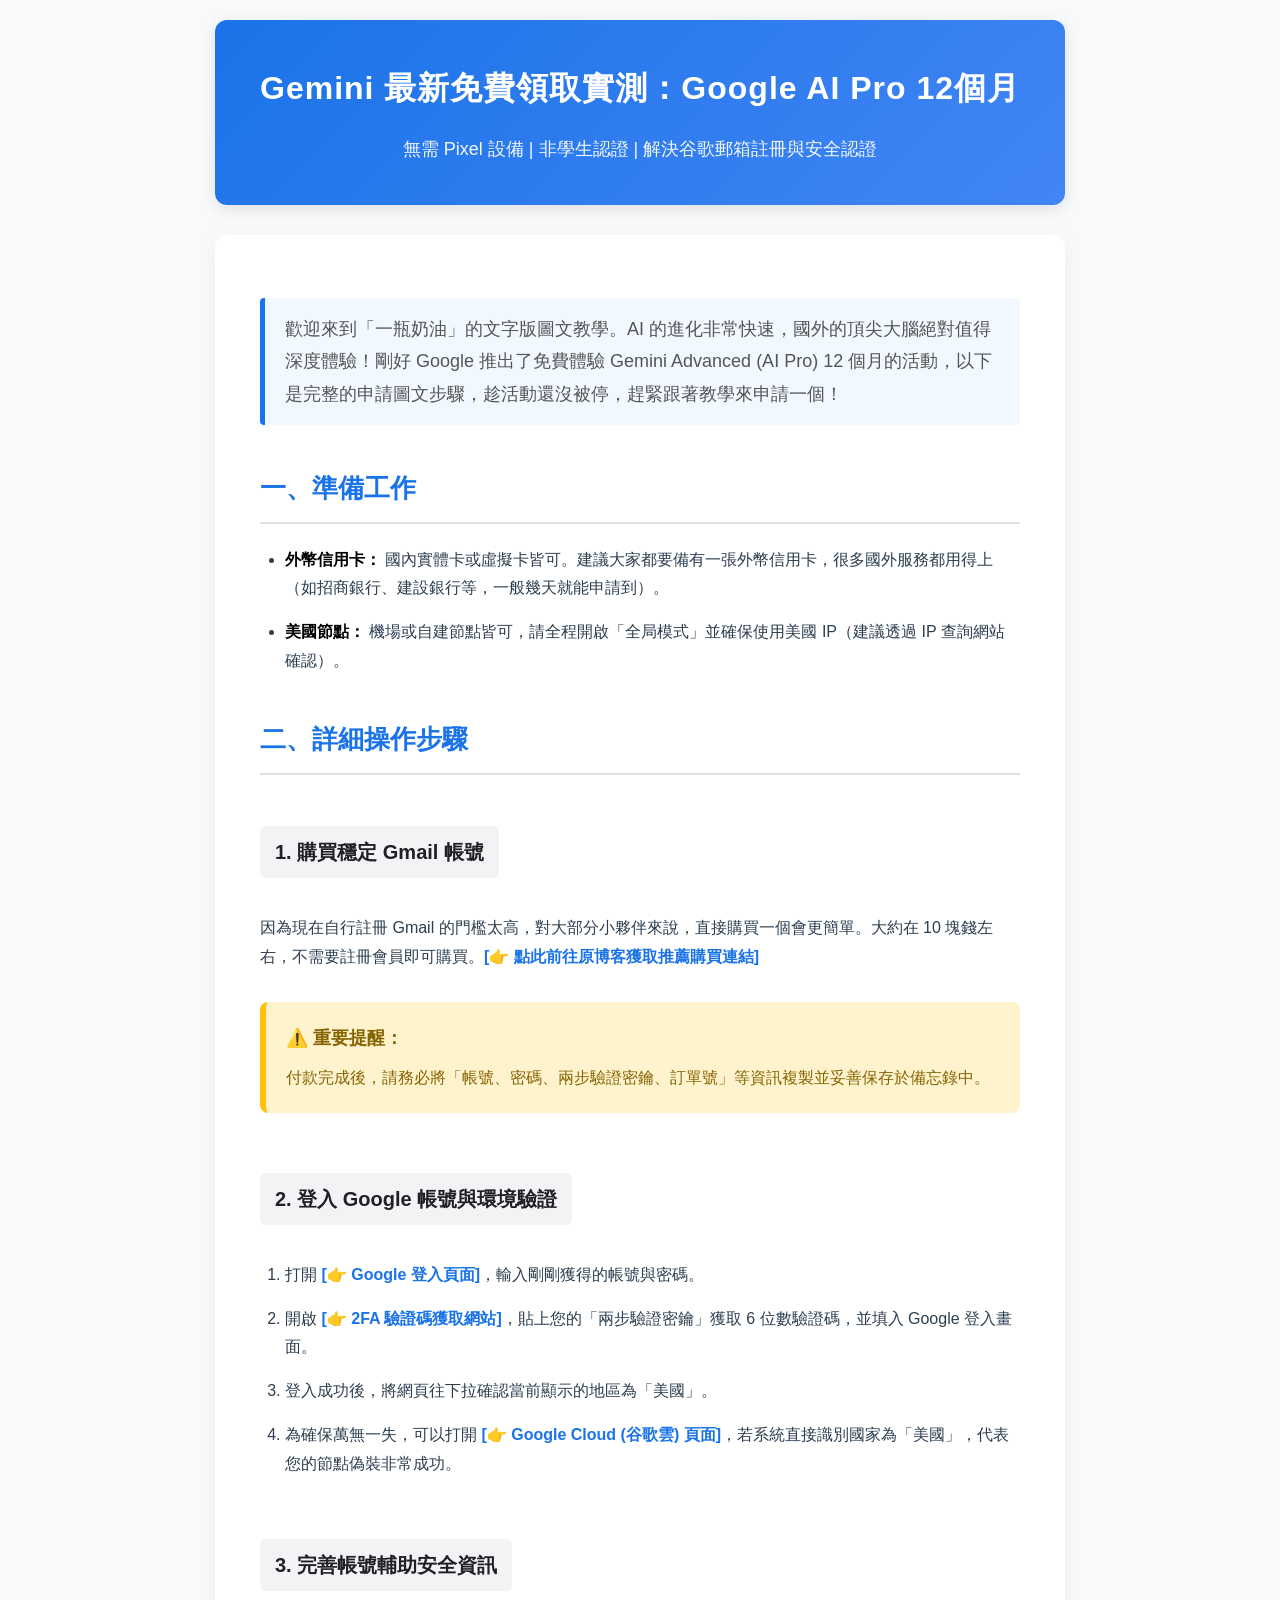
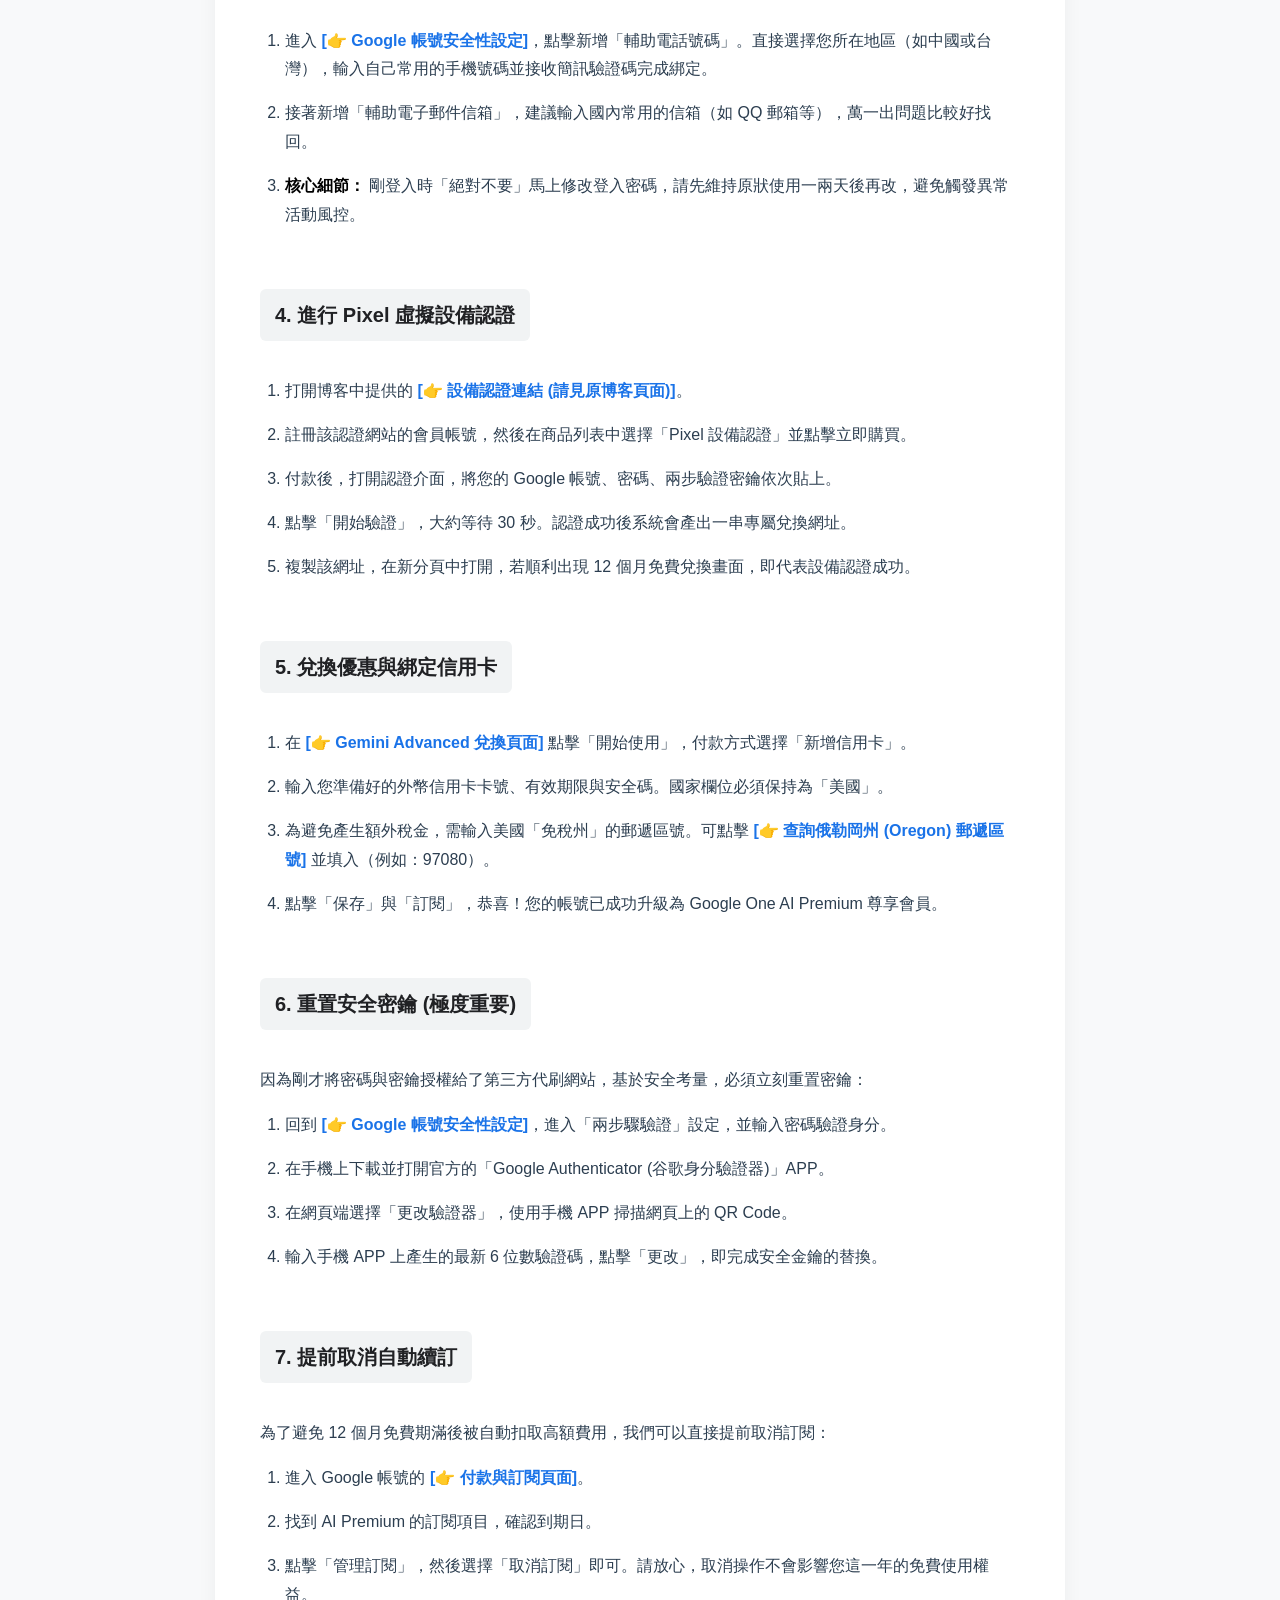
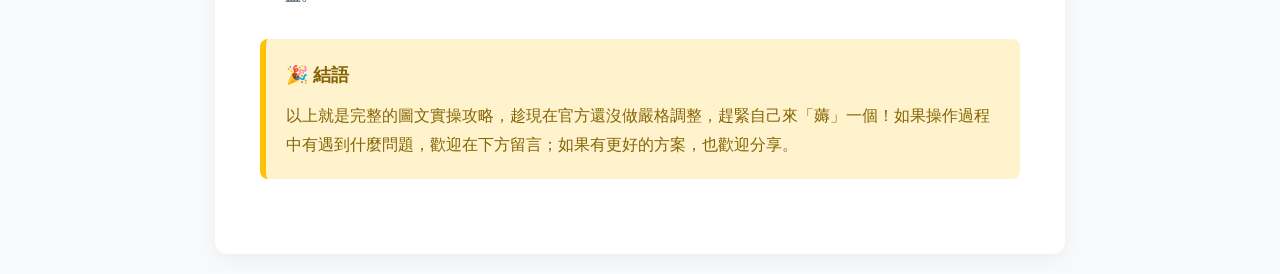
==== index.html @ 23ffeba7 "Add files via upload" ====
<!DOCTYPE html>
<html lang="zh-TW">
<head>
    <meta charset="UTF-8">
    <meta name="viewport" content="width=device-width, initial-scale=1.0">
    <title>一瓶奶油博客教學：Gemini Advanced 12個月免費領取</title>
    <link rel="stylesheet" href="blog_style.css">
</head>
<body>
    <header>
        <h1>Gemini 最新免費領取實測：Google AI Pro 12個月</h1>
        <p>無需 Pixel 設備 | 非學生認證 | 解決谷歌郵箱註冊與安全認證</p>
    </header>
    
    <div class="container">
        <p class="intro-text">歡迎來到「一瓶奶油」的文字版圖文教學。AI 的進化非常快速，國外的頂尖大腦絕對值得深度體驗！剛好 Google 推出了免費體驗 Gemini Advanced (AI Pro) 12 個月的活動，以下是完整的申請圖文步驟，趁活動還沒被停，趕緊跟著教學來申請一個！</p>
        
        <h2>一、準備工作</h2>
        <ul>
            <li><strong>外幣信用卡：</strong> 國內實體卡或虛擬卡皆可。建議大家都要備有一張外幣信用卡，很多國外服務都用得上（如招商銀行、建設銀行等，一般幾天就能申請到）。</li>
            <li><strong>美國節點：</strong> 機場或自建節點皆可，請全程開啟「全局模式」並確保使用美國 IP（建議透過 IP 查詢網站確認）。</li>
        </ul>

        <h2>二、詳細操作步驟</h2>

        <h3>1. 購買穩定 Gmail 帳號</h3>
        <p>因為現在自行註冊 Gmail 的門檻太高，對大部分小夥伴來說，直接購買一個會更簡單。大約在 10 塊錢左右，不需要註冊會員即可購買。<a href="https://naiyous.com/11201.html" target="_blank" style="color: #1a73e8; font-weight: bold; text-decoration: none;">[👉 點此前往原博客獲取推薦購買連結]</a></p>
        <div class="warning">
            <strong>⚠️ 重要提醒：</strong> 付款完成後，請務必將「帳號、密碼、兩步驗證密鑰、訂單號」等資訊複製並妥善保存於備忘錄中。
        </div>

        <h3>2. 登入 Google 帳號與環境驗證</h3>
        <ol>
            <li>打開 <a href="https://accounts.google.com/" target="_blank" style="color: #1a73e8; font-weight: bold; text-decoration: none;">[👉 Google 登入頁面]</a>，輸入剛剛獲得的帳號與密碼。</li>
            <li>開啟 <a href="https://2fa.run/" target="_blank" style="color: #1a73e8; font-weight: bold; text-decoration: none;">[👉 2FA 驗證碼獲取網站]</a>，貼上您的「兩步驗證密鑰」獲取 6 位數驗證碼，並填入 Google 登入畫面。</li>
            <li>登入成功後，將網頁往下拉確認當前顯示的地區為「美國」。</li>
            <li>為確保萬無一失，可以打開 <a href="https://console.cloud.google.com/" target="_blank" style="color: #1a73e8; font-weight: bold; text-decoration: none;">[👉 Google Cloud (谷歌雲) 頁面]</a>，若系統直接識別國家為「美國」，代表您的節點偽裝非常成功。</li>
        </ol>

        <h3>3. 完善帳號輔助安全資訊</h3>
        <ol>
            <li>進入 <a href="https://myaccount.google.com/security" target="_blank" style="color: #1a73e8; font-weight: bold; text-decoration: none;">[👉 Google 帳號安全性設定]</a>，點擊新增「輔助電話號碼」。直接選擇您所在地區（如中國或台灣），輸入自己常用的手機號碼並接收簡訊驗證碼完成綁定。</li>
            <li>接著新增「輔助電子郵件信箱」，建議輸入國內常用的信箱（如 QQ 郵箱等），萬一出問題比較好找回。</li>
            <li><strong>核心細節：</strong> 剛登入時「絕對不要」馬上修改登入密碼，請先維持原狀使用一兩天後再改，避免觸發異常活動風控。</li>
        </ol>

        <h3>4. 進行 Pixel 虛擬設備認證</h3>
        <ol>
            <li>打開博客中提供的 <a href="https://naiyous.com/11201.html" target="_blank" style="color: #1a73e8; font-weight: bold; text-decoration: none;">[👉 設備認證連結 (請見原博客頁面)]</a>。</li>
            <li>註冊該認證網站的會員帳號，然後在商品列表中選擇「Pixel 設備認證」並點擊立即購買。</li>
            <li>付款後，打開認證介面，將您的 Google 帳號、密碼、兩步驗證密鑰依次貼上。</li>
            <li>點擊「開始驗證」，大約等待 30 秒。認證成功後系統會產出一串專屬兌換網址。</li>
            <li>複製該網址，在新分頁中打開，若順利出現 12 個月免費兌換畫面，即代表設備認證成功。</li>
        </ol>

        <h3>5. 兌換優惠與綁定信用卡</h3>
        <ol>
            <li>在 <a href="https://gemini.google.com/advanced" target="_blank" style="color: #1a73e8; font-weight: bold; text-decoration: none;">[👉 Gemini Advanced 兌換頁面]</a> 點擊「開始使用」，付款方式選擇「新增信用卡」。</li>
            <li>輸入您準備好的外幣信用卡卡號、有效期限與安全碼。國家欄位必須保持為「美國」。</li>
            <li>為避免產生額外稅金，需輸入美國「免稅州」的郵遞區號。可點擊 <a href="https://www.google.com/search?q=Oregon+zip+code" target="_blank" style="color: #1a73e8; font-weight: bold; text-decoration: none;">[👉 查詢俄勒岡州 (Oregon) 郵遞區號]</a> 並填入（例如：97080）。</li>
            <li>點擊「保存」與「訂閱」，恭喜！您的帳號已成功升級為 Google One AI Premium 尊享會員。</li>
        </ol>

        <h3>6. 重置安全密鑰 (極度重要)</h3>
        <p>因為剛才將密碼與密鑰授權給了第三方代刷網站，基於安全考量，必須立刻重置密鑰：</p>
        <ol>
            <li>回到 <a href="https://myaccount.google.com/security" target="_blank" style="color: #1a73e8; font-weight: bold; text-decoration: none;">[👉 Google 帳號安全性設定]</a>，進入「兩步驟驗證」設定，並輸入密碼驗證身分。</li>
            <li>在手機上下載並打開官方的「Google Authenticator (谷歌身分驗證器)」APP。</li>
            <li>在網頁端選擇「更改驗證器」，使用手機 APP 掃描網頁上的 QR Code。</li>
            <li>輸入手機 APP 上產生的最新 6 位數驗證碼，點擊「更改」，即完成安全金鑰的替換。</li>
        </ol>

        <h3>7. 提前取消自動續訂</h3>
        <p>為了避免 12 個月免費期滿後被自動扣取高額費用，我們可以直接提前取消訂閱：</p>
        <ol>
            <li>進入 Google 帳號的 <a href="https://myaccount.google.com/subscriptions" target="_blank" style="color: #1a73e8; font-weight: bold; text-decoration: none;">[👉 付款與訂閱頁面]</a>。</li>
            <li>找到 AI Premium 的訂閱項目，確認到期日。</li>
            <li>點擊「管理訂閱」，然後選擇「取消訂閱」即可。請放心，取消操作不會影響您這一年的免費使用權益。</li>
        </ol>

        <div class="warning">
            <strong>🎉 結語</strong>
            以上就是完整的圖文實操攻略，趁現在官方還沒做嚴格調整，趕緊自己來「薅」一個！如果操作過程中有遇到什麼問題，歡迎在下方留言；如果有更好的方案，也歡迎分享。
        </div>
    </div>

    <script src="blog_script.js"></script>
</body>
</html>
---- blog_style.css ----
/* blog_style.css */
body {
    font-family: -apple-system, BlinkMacSystemFont, "Segoe UI", Roboto, "Helvetica Neue", Arial, sans-serif;
    line-height: 1.8;
    color: #2c3e50;
    background-color: #f8f9fa;
    max-width: 850px;
    margin: 0 auto;
    padding: 20px;
}

header {
    background: linear-gradient(135deg, #1a73e8, #4285f4);
    color: #ffffff;
    padding: 40px 20px;
    border-radius: 12px;
    text-align: center;
    margin-bottom: 30px;
    box-shadow: 0 4px 15px rgba(0,0,0,0.1);
}

h1 {
    margin: 0 0 15px 0;
    font-size: 32px;
    letter-spacing: 1px;
}

header p {
    margin: 0;
    font-size: 18px;
    opacity: 0.95;
    font-weight: 300;
}

.container {
    background-color: #ffffff;
    padding: 45px;
    border-radius: 12px;
    box-shadow: 0 5px 20px rgba(0,0,0,0.05);
}

.intro-text {
    font-size: 18px;
    margin-bottom: 30px;
    color: #555;
    background-color: #f1f8ff;
    padding: 15px 20px;
    border-left: 5px solid #1a73e8;
    border-radius: 4px;
}

h2 {
    color: #1a73e8;
    border-bottom: 2px solid #e0e0e0;
    padding-bottom: 10px;
    margin-top: 40px;
    font-size: 26px;
}

h3 {
    color: #202124;
    margin-top: 30px;
    font-size: 20px;
    background-color: #f1f3f4;
    padding: 8px 15px;
    border-radius: 6px;
    display: inline-block;
}

ul, ol {
    margin-bottom: 30px;
    padding-left: 25px;
}

li {
    margin-bottom: 15px;
    font-size: 16px;
}

strong {
    color: #000;
}

.warning {
    background-color: #fff3cd;
    border-left: 6px solid #ffc107;
    padding: 20px;
    margin: 30px 0;
    border-radius: 8px;
    color: #856404;
}

.warning strong {
    color: #856404;
    display: block;
    margin-bottom: 10px;
    font-size: 18px;
}
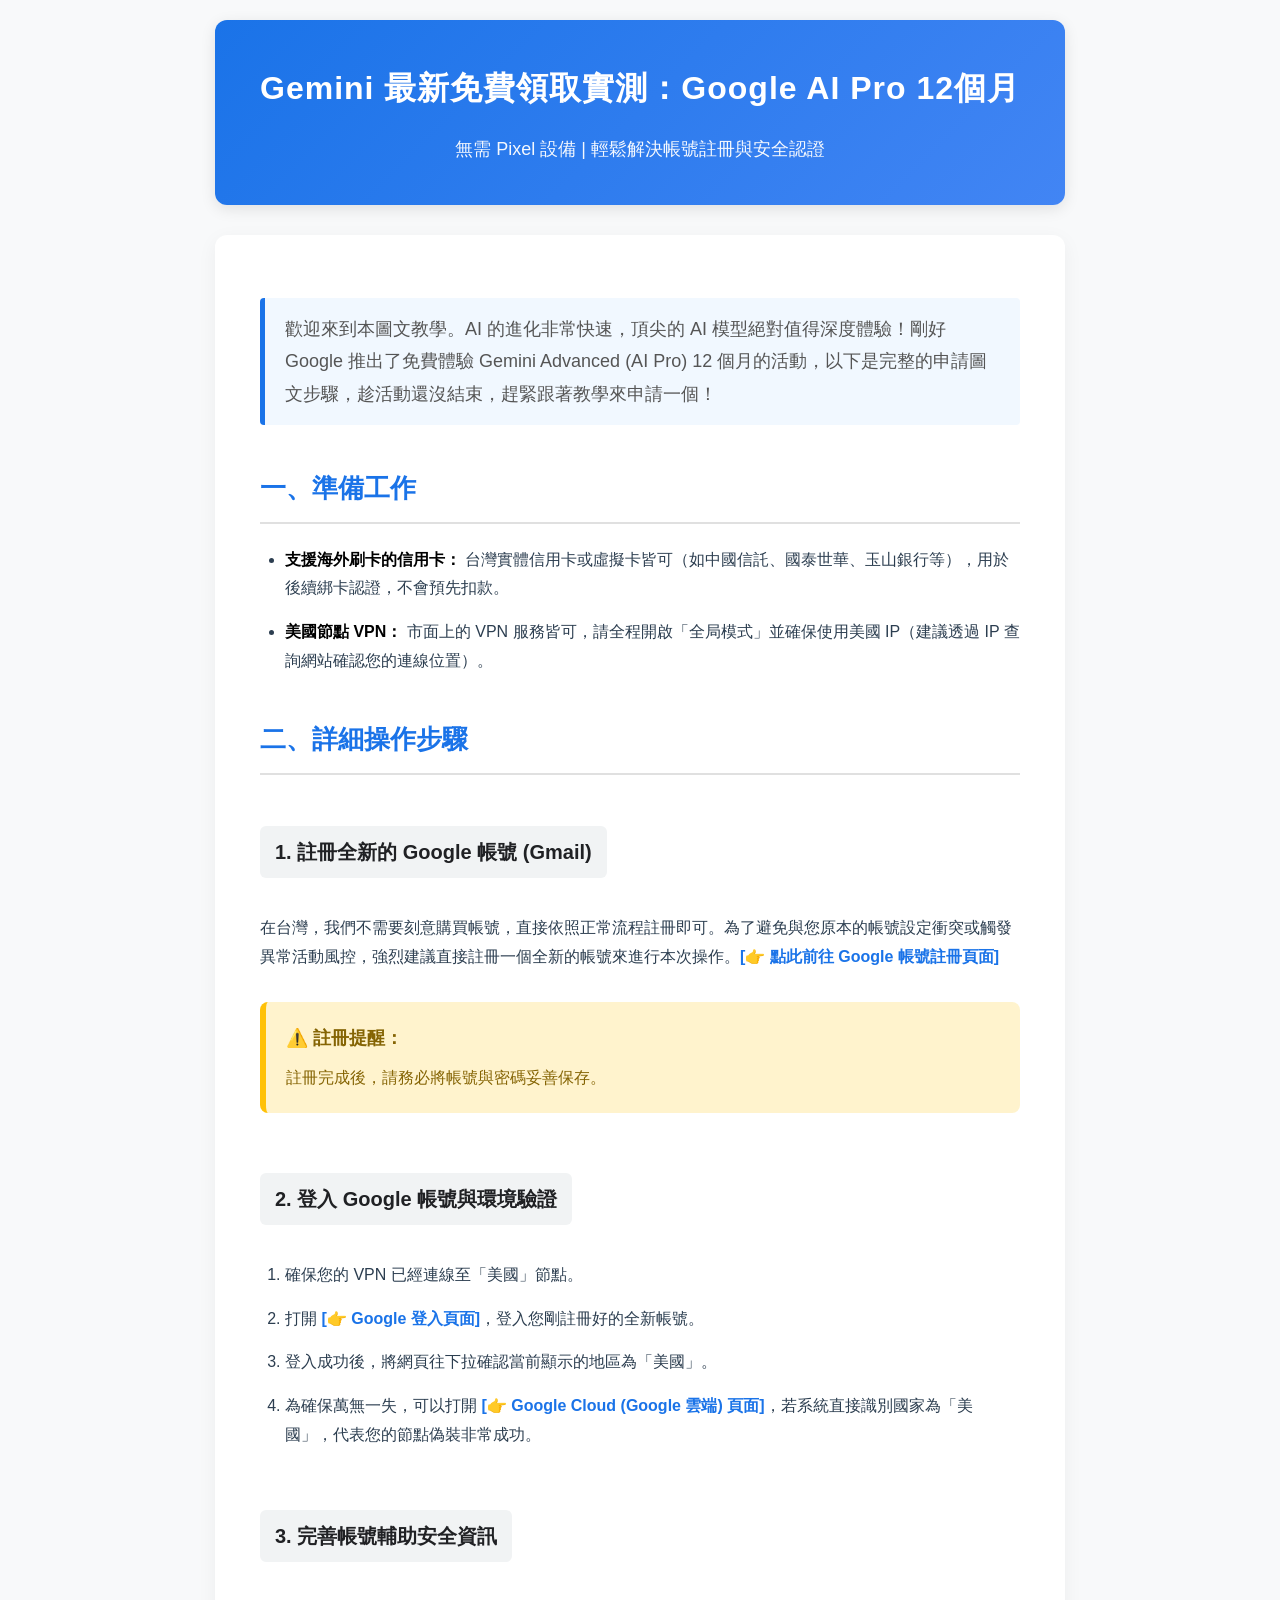
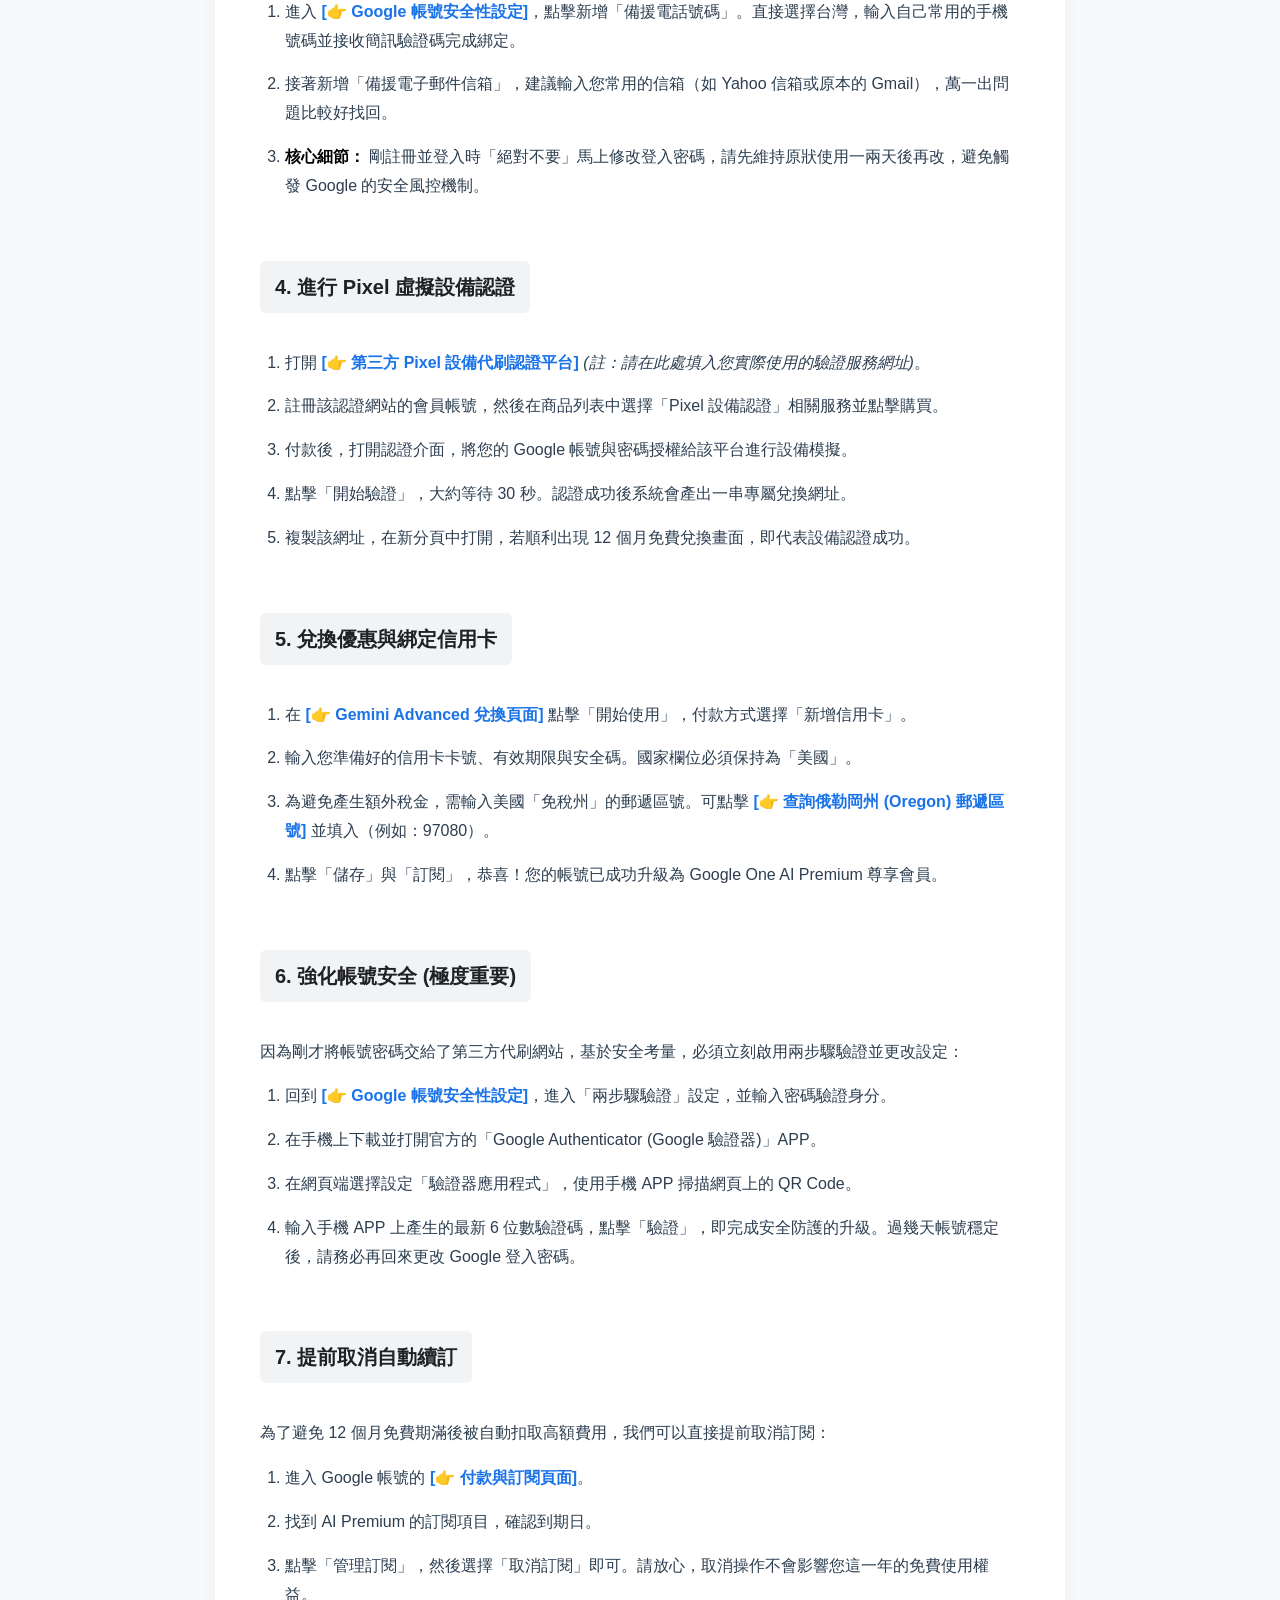
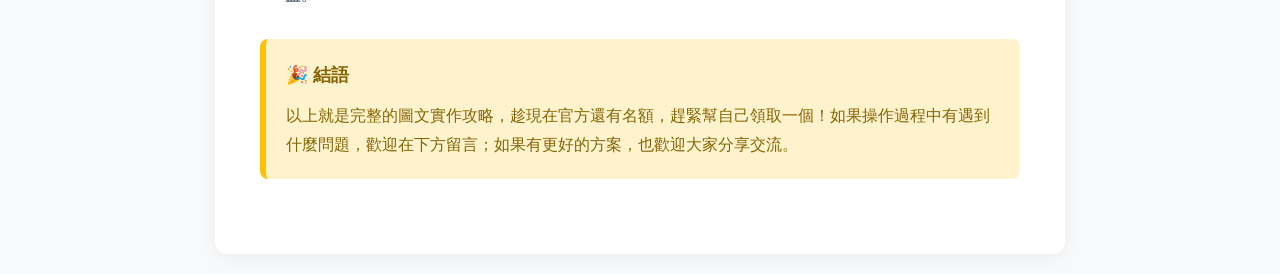
==== commit 54b46e49: "Add files via upload" ====
--- a/index.html
+++ b/index.html
@@ -3,52 +3,52 @@
 <head>
     <meta charset="UTF-8">
     <meta name="viewport" content="width=device-width, initial-scale=1.0">
-    <title>一瓶奶油博客教學：Gemini Advanced 12個月免費領取</title>
+    <title>Gemini Advanced 12個月免費領取教學</title>
     <link rel="stylesheet" href="blog_style.css">
 </head>
 <body>
     <header>
         <h1>Gemini 最新免費領取實測：Google AI Pro 12個月</h1>
-        <p>無需 Pixel 設備 | 非學生認證 | 解決谷歌郵箱註冊與安全認證</p>
+        <p>無需 Pixel 設備 | 輕鬆解決帳號註冊與安全認證</p>
     </header>
     
     <div class="container">
-        <p class="intro-text">歡迎來到「一瓶奶油」的文字版圖文教學。AI 的進化非常快速，國外的頂尖大腦絕對值得深度體驗！剛好 Google 推出了免費體驗 Gemini Advanced (AI Pro) 12 個月的活動，以下是完整的申請圖文步驟，趁活動還沒被停，趕緊跟著教學來申請一個！</p>
+        <p class="intro-text">歡迎來到本圖文教學。AI 的進化非常快速，頂尖的 AI 模型絕對值得深度體驗！剛好 Google 推出了免費體驗 Gemini Advanced (AI Pro) 12 個月的活動，以下是完整的申請圖文步驟，趁活動還沒結束，趕緊跟著教學來申請一個！</p>
         
         <h2>一、準備工作</h2>
         <ul>
-            <li><strong>外幣信用卡：</strong> 國內實體卡或虛擬卡皆可。建議大家都要備有一張外幣信用卡，很多國外服務都用得上（如招商銀行、建設銀行等，一般幾天就能申請到）。</li>
-            <li><strong>美國節點：</strong> 機場或自建節點皆可，請全程開啟「全局模式」並確保使用美國 IP（建議透過 IP 查詢網站確認）。</li>
+            <li><strong>支援海外刷卡的信用卡：</strong> 台灣實體信用卡或虛擬卡皆可（如中國信託、國泰世華、玉山銀行等），用於後續綁卡認證，不會預先扣款。</li>
+            <li><strong>美國節點 VPN：</strong> 市面上的 VPN 服務皆可，請全程開啟「全局模式」並確保使用美國 IP（建議透過 IP 查詢網站確認您的連線位置）。</li>
         </ul>
 
         <h2>二、詳細操作步驟</h2>
 
-        <h3>1. 購買穩定 Gmail 帳號</h3>
-        <p>因為現在自行註冊 Gmail 的門檻太高，對大部分小夥伴來說，直接購買一個會更簡單。大約在 10 塊錢左右，不需要註冊會員即可購買。<a href="https://naiyous.com/11201.html" target="_blank" style="color: #1a73e8; font-weight: bold; text-decoration: none;">[👉 點此前往原博客獲取推薦購買連結]</a></p>
+        <h3>1. 註冊全新的 Google 帳號 (Gmail)</h3>
+        <p>在台灣，我們不需要刻意購買帳號，直接依照正常流程註冊即可。為了避免與您原本的帳號設定衝突或觸發異常活動風控，強烈建議直接註冊一個全新的帳號來進行本次操作。<a href="https://accounts.google.com/signup" target="_blank" style="color: #1a73e8; font-weight: bold; text-decoration: none;">[👉 點此前往 Google 帳號註冊頁面]</a></p>
         <div class="warning">
-            <strong>⚠️ 重要提醒：</strong> 付款完成後，請務必將「帳號、密碼、兩步驗證密鑰、訂單號」等資訊複製並妥善保存於備忘錄中。
+            <strong>⚠️ 註冊提醒：</strong> 註冊完成後，請務必將帳號與密碼妥善保存。
         </div>
 
         <h3>2. 登入 Google 帳號與環境驗證</h3>
         <ol>
-            <li>打開 <a href="https://accounts.google.com/" target="_blank" style="color: #1a73e8; font-weight: bold; text-decoration: none;">[👉 Google 登入頁面]</a>，輸入剛剛獲得的帳號與密碼。</li>
-            <li>開啟 <a href="https://2fa.run/" target="_blank" style="color: #1a73e8; font-weight: bold; text-decoration: none;">[👉 2FA 驗證碼獲取網站]</a>，貼上您的「兩步驗證密鑰」獲取 6 位數驗證碼，並填入 Google 登入畫面。</li>
+            <li>確保您的 VPN 已經連線至「美國」節點。</li>
+            <li>打開 <a href="https://accounts.google.com/" target="_blank" style="color: #1a73e8; font-weight: bold; text-decoration: none;">[👉 Google 登入頁面]</a>，登入您剛註冊好的全新帳號。</li>
             <li>登入成功後，將網頁往下拉確認當前顯示的地區為「美國」。</li>
-            <li>為確保萬無一失，可以打開 <a href="https://console.cloud.google.com/" target="_blank" style="color: #1a73e8; font-weight: bold; text-decoration: none;">[👉 Google Cloud (谷歌雲) 頁面]</a>，若系統直接識別國家為「美國」，代表您的節點偽裝非常成功。</li>
+            <li>為確保萬無一失，可以打開 <a href="https://console.cloud.google.com/" target="_blank" style="color: #1a73e8; font-weight: bold; text-decoration: none;">[👉 Google Cloud (Google 雲端) 頁面]</a>，若系統直接識別國家為「美國」，代表您的節點偽裝非常成功。</li>
         </ol>
 
         <h3>3. 完善帳號輔助安全資訊</h3>
         <ol>
-            <li>進入 <a href="https://myaccount.google.com/security" target="_blank" style="color: #1a73e8; font-weight: bold; text-decoration: none;">[👉 Google 帳號安全性設定]</a>，點擊新增「輔助電話號碼」。直接選擇您所在地區（如中國或台灣），輸入自己常用的手機號碼並接收簡訊驗證碼完成綁定。</li>
-            <li>接著新增「輔助電子郵件信箱」，建議輸入國內常用的信箱（如 QQ 郵箱等），萬一出問題比較好找回。</li>
-            <li><strong>核心細節：</strong> 剛登入時「絕對不要」馬上修改登入密碼，請先維持原狀使用一兩天後再改，避免觸發異常活動風控。</li>
+            <li>進入 <a href="https://myaccount.google.com/security" target="_blank" style="color: #1a73e8; font-weight: bold; text-decoration: none;">[👉 Google 帳號安全性設定]</a>，點擊新增「備援電話號碼」。直接選擇台灣，輸入自己常用的手機號碼並接收簡訊驗證碼完成綁定。</li>
+            <li>接著新增「備援電子郵件信箱」，建議輸入您常用的信箱（如 Yahoo 信箱或原本的 Gmail），萬一出問題比較好找回。</li>
+            <li><strong>核心細節：</strong> 剛註冊並登入時「絕對不要」馬上修改登入密碼，請先維持原狀使用一兩天後再改，避免觸發 Google 的安全風控機制。</li>
         </ol>
 
         <h3>4. 進行 Pixel 虛擬設備認證</h3>
         <ol>
-            <li>打開博客中提供的 <a href="https://naiyous.com/11201.html" target="_blank" style="color: #1a73e8; font-weight: bold; text-decoration: none;">[👉 設備認證連結 (請見原博客頁面)]</a>。</li>
-            <li>註冊該認證網站的會員帳號，然後在商品列表中選擇「Pixel 設備認證」並點擊立即購買。</li>
-            <li>付款後，打開認證介面，將您的 Google 帳號、密碼、兩步驗證密鑰依次貼上。</li>
+            <li>打開 <a href="#" target="_blank" style="color: #1a73e8; font-weight: bold; text-decoration: none;">[👉 第三方 Pixel 設備代刷認證平台]</a> <em>(註：請在此處填入您實際使用的驗證服務網址)</em>。</li>
+            <li>註冊該認證網站的會員帳號，然後在商品列表中選擇「Pixel 設備認證」相關服務並點擊購買。</li>
+            <li>付款後，打開認證介面，將您的 Google 帳號與密碼授權給該平台進行設備模擬。</li>
             <li>點擊「開始驗證」，大約等待 30 秒。認證成功後系統會產出一串專屬兌換網址。</li>
             <li>複製該網址，在新分頁中打開，若順利出現 12 個月免費兌換畫面，即代表設備認證成功。</li>
         </ol>
@@ -56,18 +56,18 @@
         <h3>5. 兌換優惠與綁定信用卡</h3>
         <ol>
             <li>在 <a href="https://gemini.google.com/advanced" target="_blank" style="color: #1a73e8; font-weight: bold; text-decoration: none;">[👉 Gemini Advanced 兌換頁面]</a> 點擊「開始使用」，付款方式選擇「新增信用卡」。</li>
-            <li>輸入您準備好的外幣信用卡卡號、有效期限與安全碼。國家欄位必須保持為「美國」。</li>
+            <li>輸入您準備好的信用卡卡號、有效期限與安全碼。國家欄位必須保持為「美國」。</li>
             <li>為避免產生額外稅金，需輸入美國「免稅州」的郵遞區號。可點擊 <a href="https://www.google.com/search?q=Oregon+zip+code" target="_blank" style="color: #1a73e8; font-weight: bold; text-decoration: none;">[👉 查詢俄勒岡州 (Oregon) 郵遞區號]</a> 並填入（例如：97080）。</li>
-            <li>點擊「保存」與「訂閱」，恭喜！您的帳號已成功升級為 Google One AI Premium 尊享會員。</li>
+            <li>點擊「儲存」與「訂閱」，恭喜！您的帳號已成功升級為 Google One AI Premium 尊享會員。</li>
         </ol>
 
-        <h3>6. 重置安全密鑰 (極度重要)</h3>
-        <p>因為剛才將密碼與密鑰授權給了第三方代刷網站，基於安全考量，必須立刻重置密鑰：</p>
+        <h3>6. 強化帳號安全 (極度重要)</h3>
+        <p>因為剛才將帳號密碼交給了第三方代刷網站，基於安全考量，必須立刻啟用兩步驟驗證並更改設定：</p>
         <ol>
             <li>回到 <a href="https://myaccount.google.com/security" target="_blank" style="color: #1a73e8; font-weight: bold; text-decoration: none;">[👉 Google 帳號安全性設定]</a>，進入「兩步驟驗證」設定，並輸入密碼驗證身分。</li>
-            <li>在手機上下載並打開官方的「Google Authenticator (谷歌身分驗證器)」APP。</li>
-            <li>在網頁端選擇「更改驗證器」，使用手機 APP 掃描網頁上的 QR Code。</li>
-            <li>輸入手機 APP 上產生的最新 6 位數驗證碼，點擊「更改」，即完成安全金鑰的替換。</li>
+            <li>在手機上下載並打開官方的「Google Authenticator (Google 驗證器)」APP。</li>
+            <li>在網頁端選擇設定「驗證器應用程式」，使用手機 APP 掃描網頁上的 QR Code。</li>
+            <li>輸入手機 APP 上產生的最新 6 位數驗證碼，點擊「驗證」，即完成安全防護的升級。過幾天帳號穩定後，請務必再回來更改 Google 登入密碼。</li>
         </ol>
 
         <h3>7. 提前取消自動續訂</h3>
@@ -80,7 +80,7 @@
 
         <div class="warning">
             <strong>🎉 結語</strong>
-            以上就是完整的圖文實操攻略，趁現在官方還沒做嚴格調整，趕緊自己來「薅」一個！如果操作過程中有遇到什麼問題，歡迎在下方留言；如果有更好的方案，也歡迎分享。
+            以上就是完整的圖文實作攻略，趁現在官方還有名額，趕緊幫自己領取一個！如果操作過程中有遇到什麼問題，歡迎在下方留言；如果有更好的方案，也歡迎大家分享交流。
         </div>
     </div>
 
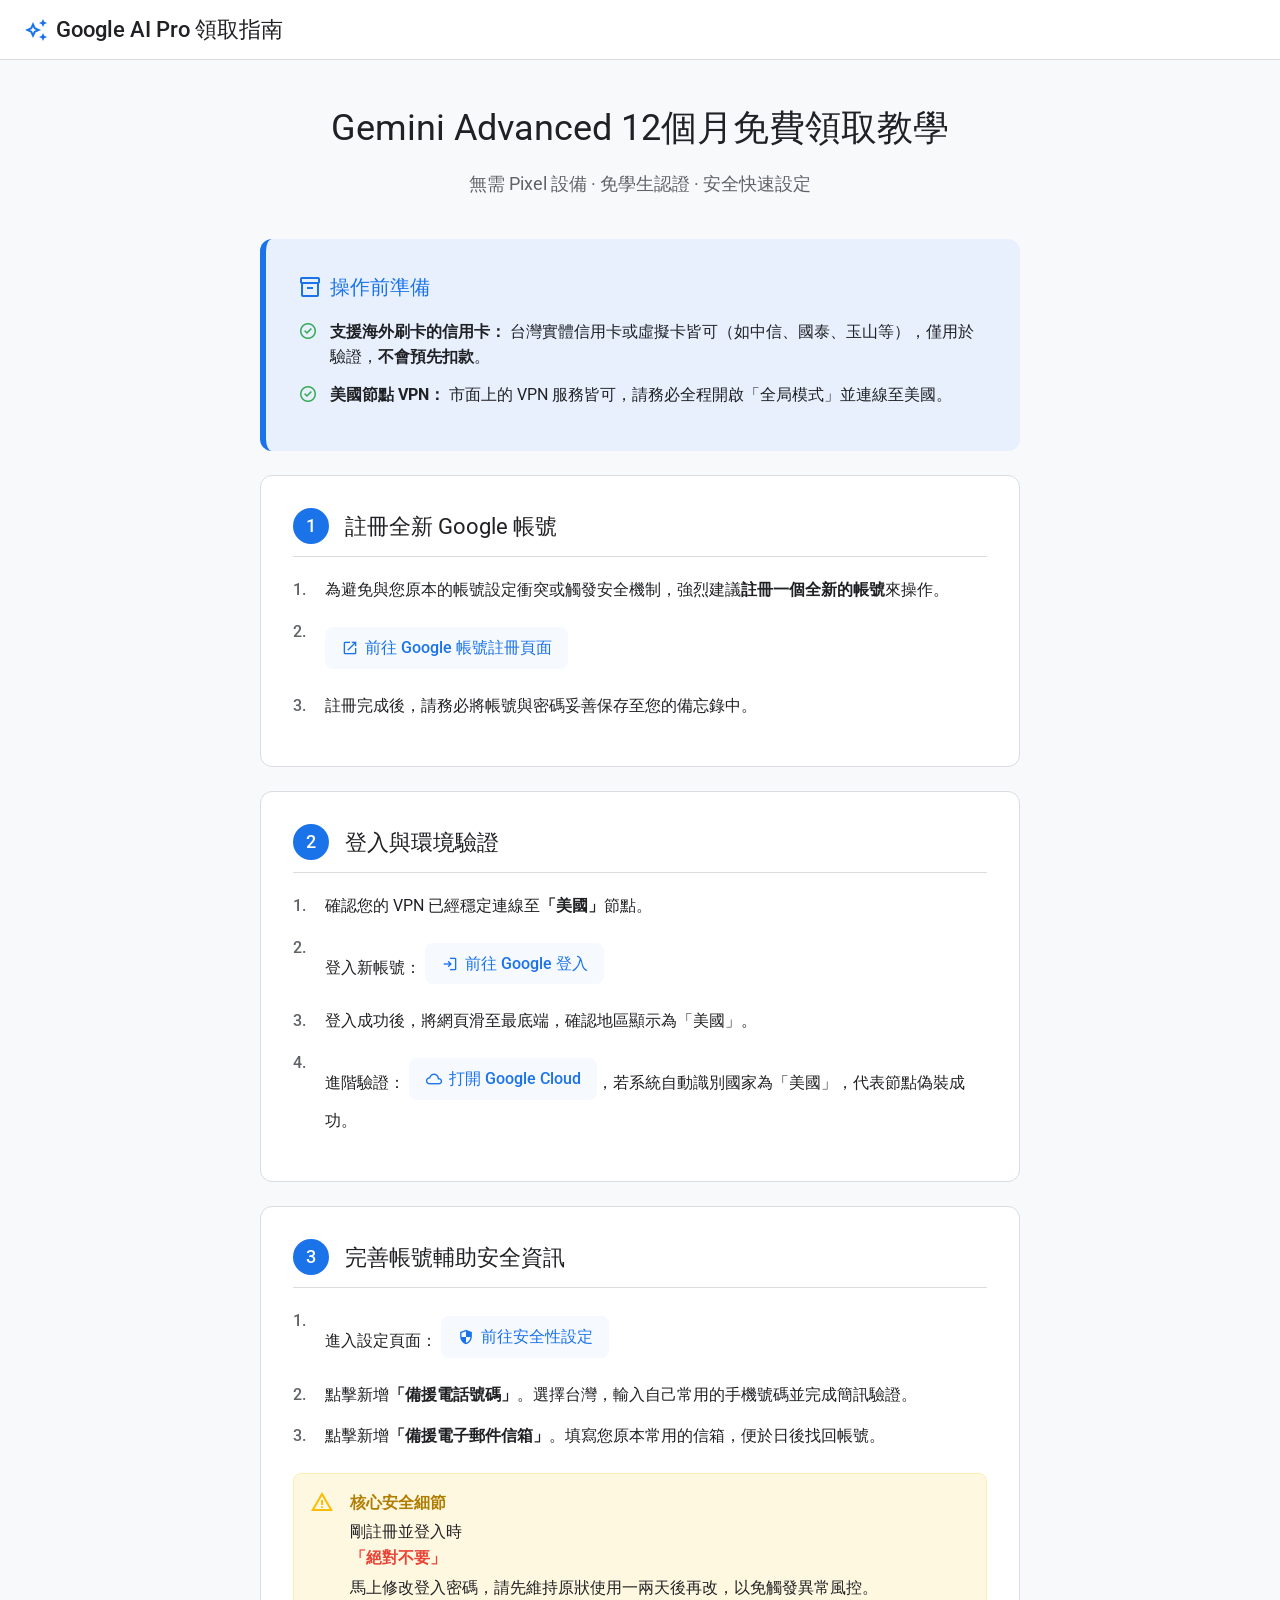
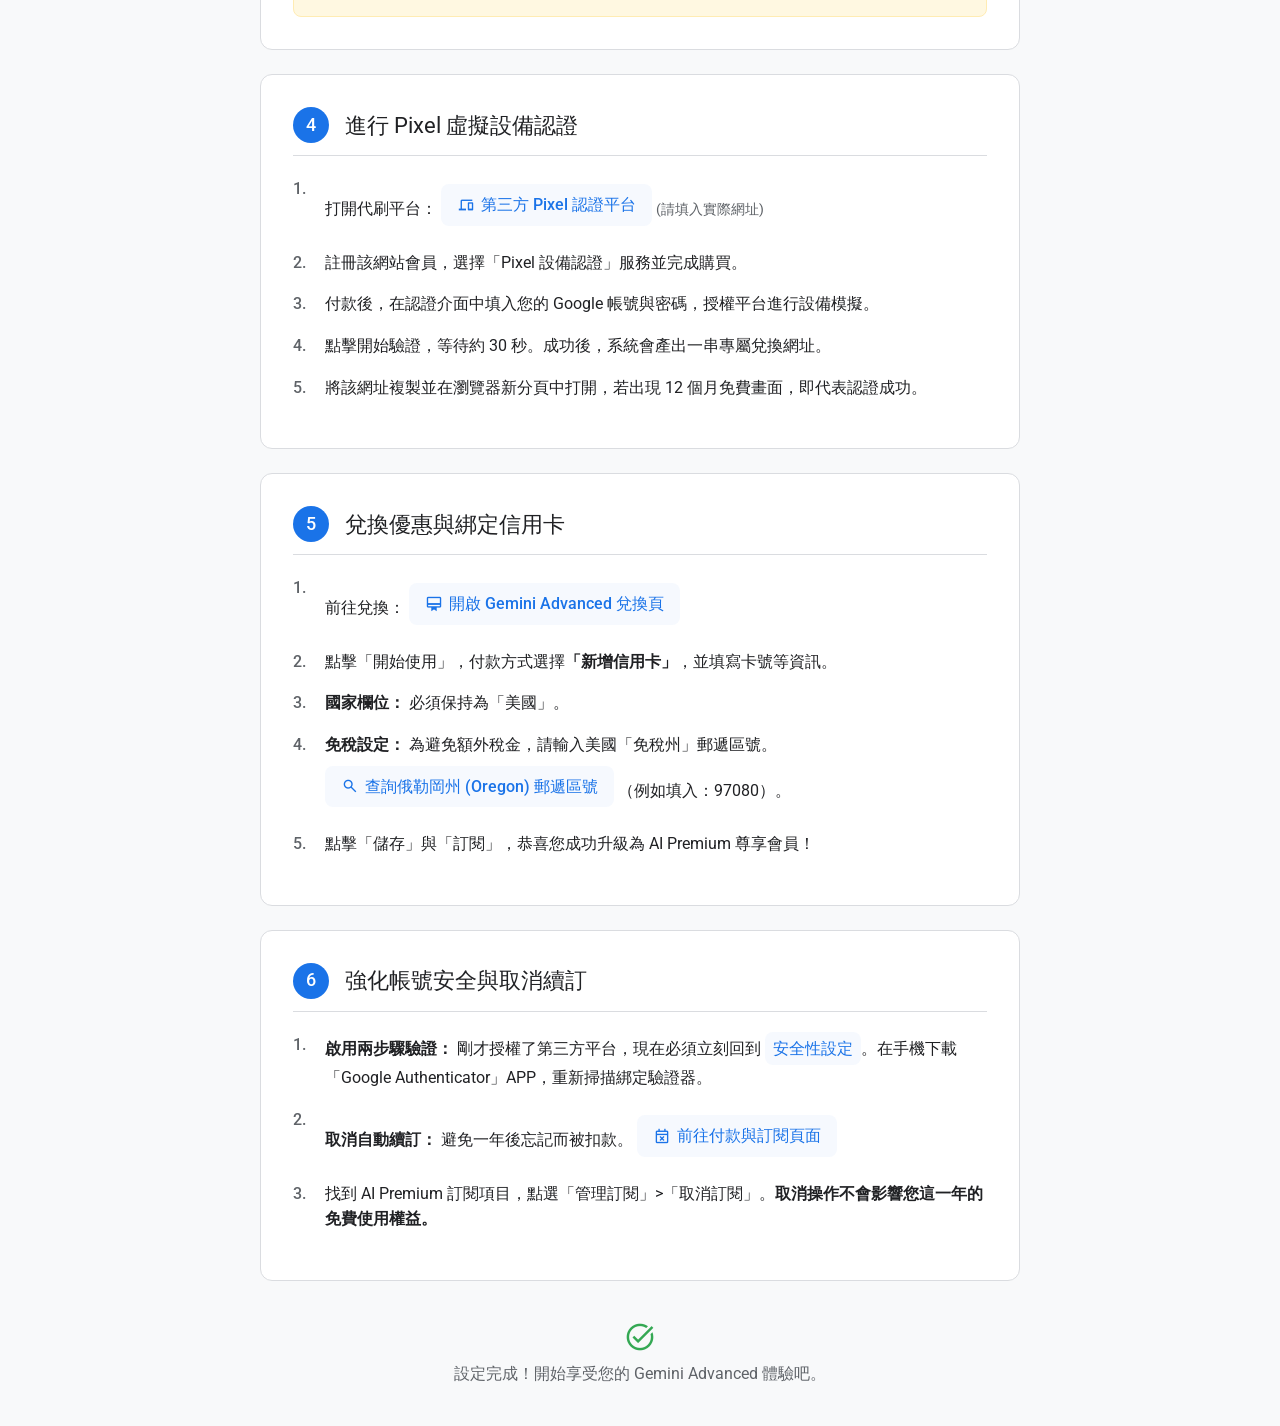
==== commit 24f31bb9: "Add files via upload" ====
--- a/index.html
+++ b/index.html
@@ -3,87 +3,458 @@
 <head>
     <meta charset="UTF-8">
     <meta name="viewport" content="width=device-width, initial-scale=1.0">
-    <title>Gemini Advanced 12個月免費領取教學</title>
-    <link rel="stylesheet" href="blog_style.css">
+    <title>Gemini Advanced 12個月免費領取教學 - Google 風格指南</title>
+    <link href="https://fonts.googleapis.com/css2?family=Roboto:wght@300;400;500;700&display=swap" rel="stylesheet">
+    <link href="https://fonts.googleapis.com/css2?family=Material+Symbols+Outlined:opsz,wght,FILL,GRAD@24,400,0,0" rel="stylesheet">
+    <style>
+        /* Google Material Design 基礎變數設定 */
+        :root {
+            --google-blue: #1a73e8;
+            --google-red: #ea4335;
+            --google-yellow: #fbbc04;
+            --google-green: #34a853;
+            --bg-color: #f8f9fa;
+            --surface-color: #ffffff;
+            --text-primary: #202124;
+            --text-secondary: #5f6368;
+            --border-color: #dadce0;
+            --hover-bg: #f1f3f4;
+            --shadow-sm: 0 1px 2px 0 rgba(60,64,67,0.3), 0 1px 3px 1px rgba(60,64,67,0.15);
+            --shadow-md: 0 4px 6px -1px rgba(0,0,0,0.1), 0 2px 4px -1px rgba(0,0,0,0.06);
+            --radius-lg: 12px;
+            --radius-md: 8px;
+        }
+
+        * {
+            box-sizing: border-box;
+            margin: 0;
+            padding: 0;
+        }
+
+        body {
+            font-family: 'Roboto', -apple-system, BlinkMacSystemFont, "Segoe UI", Arial, sans-serif;
+            background-color: var(--bg-color);
+            color: var(--text-primary);
+            line-height: 1.6;
+            -webkit-font-smoothing: antialiased;
+        }
+
+        /* 頂部導航列 (Google 風格) */
+        nav {
+            background-color: var(--surface-color);
+            padding: 12px 24px;
+            display: flex;
+            align-items: center;
+            border-bottom: 1px solid var(--border-color);
+            position: sticky;
+            top: 0;
+            z-index: 100;
+        }
+
+        .nav-logo {
+            font-size: 22px;
+            font-weight: 500;
+            color: var(--text-primary);
+            display: flex;
+            align-items: center;
+            gap: 8px;
+        }
+        
+        .nav-logo span {
+            color: var(--google-blue);
+        }
+
+        /* 主要內容容器 */
+        main {
+            max-width: 800px;
+            margin: 40px auto;
+            padding: 0 20px;
+        }
+
+        /* 標題區塊 */
+        .page-header {
+            text-align: center;
+            margin-bottom: 40px;
+        }
+
+        .page-header h1 {
+            font-size: 36px;
+            font-weight: 400;
+            margin-bottom: 12px;
+            color: var(--text-primary);
+        }
+
+        .page-header p {
+            font-size: 18px;
+            color: var(--text-secondary);
+        }
+
+        /* 卡片設計 (核心區塊) */
+        .card {
+            background: var(--surface-color);
+            border-radius: var(--radius-lg);
+            border: 1px solid var(--border-color);
+            padding: 32px;
+            margin-bottom: 24px;
+            transition: box-shadow 0.2s;
+        }
+
+        .card:hover {
+            box-shadow: var(--shadow-sm);
+        }
+
+        /* 準備工作區塊 */
+        .prep-section {
+            background-color: #e8f0fe;
+            border: none;
+            border-left: 6px solid var(--google-blue);
+        }
+
+        .prep-title {
+            color: var(--google-blue);
+            display: flex;
+            align-items: center;
+            gap: 8px;
+            font-size: 20px;
+            font-weight: 500;
+            margin-bottom: 16px;
+        }
+
+        /* 步驟清單樣式 */
+        .step-container {
+            position: relative;
+        }
+
+        .step-header {
+            display: flex;
+            align-items: center;
+            gap: 16px;
+            margin-bottom: 20px;
+            padding-bottom: 12px;
+            border-bottom: 1px solid var(--border-color);
+        }
+
+        .step-number {
+            background-color: var(--google-blue);
+            color: white;
+            width: 36px;
+            height: 36px;
+            border-radius: 50%;
+            display: flex;
+            align-items: center;
+            justify-content: center;
+            font-size: 18px;
+            font-weight: 500;
+            flex-shrink: 0;
+        }
+
+        .step-title {
+            font-size: 22px;
+            font-weight: 400;
+            color: var(--text-primary);
+        }
+
+        /* 內容清單 */
+        ol.custom-list {
+            list-style: none;
+            counter-reset: my-counter;
+        }
+
+        ol.custom-list li {
+            position: relative;
+            padding-left: 32px;
+            margin-bottom: 16px;
+            font-size: 16px;
+            color: var(--text-primary);
+        }
+
+        ol.custom-list li::before {
+            counter-increment: my-counter;
+            content: counter(my-counter) ".";
+            position: absolute;
+            left: 0;
+            color: var(--text-secondary);
+            font-weight: 500;
+        }
+
+        ul.check-list {
+            list-style: none;
+        }
+
+        ul.check-list li {
+            position: relative;
+            padding-left: 32px;
+            margin-bottom: 12px;
+        }
+
+        ul.check-list li .material-symbols-outlined {
+            position: absolute;
+            left: 0;
+            top: 2px;
+            color: var(--google-green);
+            font-size: 20px;
+        }
+
+        /* Google 風格按鈕 / 連結 */
+        .action-link {
+            display: inline-flex;
+            align-items: center;
+            gap: 6px;
+            color: var(--google-blue);
+            text-decoration: none;
+            font-weight: 500;
+            padding: 8px 16px;
+            border-radius: var(--radius-md);
+            transition: background-color 0.2s;
+            background-color: rgba(26,115,232,0.04);
+            margin: 8px 0;
+        }
+
+        .action-link:hover {
+            background-color: rgba(26,115,232,0.08);
+            text-decoration: none;
+        }
+        
+        .action-link .material-symbols-outlined {
+            font-size: 18px;
+        }
+
+        /* 提示框 (Warning / Note) */
+        .alert {
+            display: flex;
+            gap: 16px;
+            padding: 16px;
+            border-radius: var(--radius-md);
+            margin-top: 24px;
+            background-color: #fce8e6;
+            border: 1px solid #fad2cf;
+        }
+
+        .alert-icon {
+            color: var(--google-red);
+        }
+
+        .alert-content strong {
+            display: block;
+            color: var(--google-red);
+            margin-bottom: 4px;
+        }
+
+        /* 回到頂部按鈕 */
+        #fab {
+            position: fixed;
+            bottom: 30px;
+            right: 30px;
+            width: 56px;
+            height: 56px;
+            border-radius: 50%;
+            background-color: var(--surface-color);
+            color: var(--text-secondary);
+            border: none;
+            box-shadow: var(--shadow-md);
+            cursor: pointer;
+            display: none;
+            align-items: center;
+            justify-content: center;
+            transition: background-color 0.2s, color 0.2s;
+            z-index: 1000;
+        }
+
+        #fab:hover {
+            background-color: var(--hover-bg);
+            color: var(--google-blue);
+        }
+    </style>
 </head>
 <body>
-    <header>
-        <h1>Gemini 最新免費領取實測：Google AI Pro 12個月</h1>
-        <p>無需 Pixel 設備 | 輕鬆解決帳號註冊與安全認證</p>
-    </header>
-    
-    <div class="container">
-        <p class="intro-text">歡迎來到本圖文教學。AI 的進化非常快速，頂尖的 AI 模型絕對值得深度體驗！剛好 Google 推出了免費體驗 Gemini Advanced (AI Pro) 12 個月的活動，以下是完整的申請圖文步驟，趁活動還沒結束，趕緊跟著教學來申請一個！</p>
-        
-        <h2>一、準備工作</h2>
-        <ul>
-            <li><strong>支援海外刷卡的信用卡：</strong> 台灣實體信用卡或虛擬卡皆可（如中國信託、國泰世華、玉山銀行等），用於後續綁卡認證，不會預先扣款。</li>
-            <li><strong>美國節點 VPN：</strong> 市面上的 VPN 服務皆可，請全程開啟「全局模式」並確保使用美國 IP（建議透過 IP 查詢網站確認您的連線位置）。</li>
-        </ul>
-
-        <h2>二、詳細操作步驟</h2>
-
-        <h3>1. 註冊全新的 Google 帳號 (Gmail)</h3>
-        <p>在台灣，我們不需要刻意購買帳號，直接依照正常流程註冊即可。為了避免與您原本的帳號設定衝突或觸發異常活動風控，強烈建議直接註冊一個全新的帳號來進行本次操作。<a href="https://accounts.google.com/signup" target="_blank" style="color: #1a73e8; font-weight: bold; text-decoration: none;">[👉 點此前往 Google 帳號註冊頁面]</a></p>
-        <div class="warning">
-            <strong>⚠️ 註冊提醒：</strong> 註冊完成後，請務必將帳號與密碼妥善保存。
+
+    <nav>
+        <div class="nav-logo">
+            <span class="material-symbols-outlined">auto_awesome</span>
+            Google AI Pro 領取指南
         </div>
-
-        <h3>2. 登入 Google 帳號與環境驗證</h3>
-        <ol>
-            <li>確保您的 VPN 已經連線至「美國」節點。</li>
-            <li>打開 <a href="https://accounts.google.com/" target="_blank" style="color: #1a73e8; font-weight: bold; text-decoration: none;">[👉 Google 登入頁面]</a>，登入您剛註冊好的全新帳號。</li>
-            <li>登入成功後，將網頁往下拉確認當前顯示的地區為「美國」。</li>
-            <li>為確保萬無一失，可以打開 <a href="https://console.cloud.google.com/" target="_blank" style="color: #1a73e8; font-weight: bold; text-decoration: none;">[👉 Google Cloud (Google 雲端) 頁面]</a>，若系統直接識別國家為「美國」，代表您的節點偽裝非常成功。</li>
-        </ol>
-
-        <h3>3. 完善帳號輔助安全資訊</h3>
-        <ol>
-            <li>進入 <a href="https://myaccount.google.com/security" target="_blank" style="color: #1a73e8; font-weight: bold; text-decoration: none;">[👉 Google 帳號安全性設定]</a>，點擊新增「備援電話號碼」。直接選擇台灣，輸入自己常用的手機號碼並接收簡訊驗證碼完成綁定。</li>
-            <li>接著新增「備援電子郵件信箱」，建議輸入您常用的信箱（如 Yahoo 信箱或原本的 Gmail），萬一出問題比較好找回。</li>
-            <li><strong>核心細節：</strong> 剛註冊並登入時「絕對不要」馬上修改登入密碼，請先維持原狀使用一兩天後再改，避免觸發 Google 的安全風控機制。</li>
-        </ol>
-
-        <h3>4. 進行 Pixel 虛擬設備認證</h3>
-        <ol>
-            <li>打開 <a href="#" target="_blank" style="color: #1a73e8; font-weight: bold; text-decoration: none;">[👉 第三方 Pixel 設備代刷認證平台]</a> <em>(註：請在此處填入您實際使用的驗證服務網址)</em>。</li>
-            <li>註冊該認證網站的會員帳號，然後在商品列表中選擇「Pixel 設備認證」相關服務並點擊購買。</li>
-            <li>付款後，打開認證介面，將您的 Google 帳號與密碼授權給該平台進行設備模擬。</li>
-            <li>點擊「開始驗證」，大約等待 30 秒。認證成功後系統會產出一串專屬兌換網址。</li>
-            <li>複製該網址，在新分頁中打開，若順利出現 12 個月免費兌換畫面，即代表設備認證成功。</li>
-        </ol>
-
-        <h3>5. 兌換優惠與綁定信用卡</h3>
-        <ol>
-            <li>在 <a href="https://gemini.google.com/advanced" target="_blank" style="color: #1a73e8; font-weight: bold; text-decoration: none;">[👉 Gemini Advanced 兌換頁面]</a> 點擊「開始使用」，付款方式選擇「新增信用卡」。</li>
-            <li>輸入您準備好的信用卡卡號、有效期限與安全碼。國家欄位必須保持為「美國」。</li>
-            <li>為避免產生額外稅金，需輸入美國「免稅州」的郵遞區號。可點擊 <a href="https://www.google.com/search?q=Oregon+zip+code" target="_blank" style="color: #1a73e8; font-weight: bold; text-decoration: none;">[👉 查詢俄勒岡州 (Oregon) 郵遞區號]</a> 並填入（例如：97080）。</li>
-            <li>點擊「儲存」與「訂閱」，恭喜！您的帳號已成功升級為 Google One AI Premium 尊享會員。</li>
-        </ol>
-
-        <h3>6. 強化帳號安全 (極度重要)</h3>
-        <p>因為剛才將帳號密碼交給了第三方代刷網站，基於安全考量，必須立刻啟用兩步驟驗證並更改設定：</p>
-        <ol>
-            <li>回到 <a href="https://myaccount.google.com/security" target="_blank" style="color: #1a73e8; font-weight: bold; text-decoration: none;">[👉 Google 帳號安全性設定]</a>，進入「兩步驟驗證」設定，並輸入密碼驗證身分。</li>
-            <li>在手機上下載並打開官方的「Google Authenticator (Google 驗證器)」APP。</li>
-            <li>在網頁端選擇設定「驗證器應用程式」，使用手機 APP 掃描網頁上的 QR Code。</li>
-            <li>輸入手機 APP 上產生的最新 6 位數驗證碼，點擊「驗證」，即完成安全防護的升級。過幾天帳號穩定後，請務必再回來更改 Google 登入密碼。</li>
-        </ol>
-
-        <h3>7. 提前取消自動續訂</h3>
-        <p>為了避免 12 個月免費期滿後被自動扣取高額費用，我們可以直接提前取消訂閱：</p>
-        <ol>
-            <li>進入 Google 帳號的 <a href="https://myaccount.google.com/subscriptions" target="_blank" style="color: #1a73e8; font-weight: bold; text-decoration: none;">[👉 付款與訂閱頁面]</a>。</li>
-            <li>找到 AI Premium 的訂閱項目，確認到期日。</li>
-            <li>點擊「管理訂閱」，然後選擇「取消訂閱」即可。請放心，取消操作不會影響您這一年的免費使用權益。</li>
-        </ol>
-
-        <div class="warning">
-            <strong>🎉 結語</strong>
-            以上就是完整的圖文實作攻略，趁現在官方還有名額，趕緊幫自己領取一個！如果操作過程中有遇到什麼問題，歡迎在下方留言；如果有更好的方案，也歡迎大家分享交流。
+    </nav>
+
+    <main>
+        <header class="page-header">
+            <h1>Gemini Advanced 12個月免費領取教學</h1>
+            <p>無需 Pixel 設備 · 免學生認證 · 安全快速設定</p>
+        </header>
+
+        <section class="card prep-section">
+            <div class="prep-title">
+                <span class="material-symbols-outlined">inventory_2</span>
+                操作前準備
+            </div>
+            <ul class="check-list">
+                <li>
+                    <span class="material-symbols-outlined">check_circle</span>
+                    <strong>支援海外刷卡的信用卡：</strong> 台灣實體信用卡或虛擬卡皆可（如中信、國泰、玉山等），僅用於驗證，<strong>不會預先扣款</strong>。
+                </li>
+                <li>
+                    <span class="material-symbols-outlined">check_circle</span>
+                    <strong>美國節點 VPN：</strong> 市面上的 VPN 服務皆可，請務必全程開啟「全局模式」並連線至美國。
+                </li>
+            </ul>
+        </section>
+
+        <section class="card step-container">
+            <div class="step-header">
+                <div class="step-number">1</div>
+                <h2 class="step-title">註冊全新 Google 帳號</h2>
+            </div>
+            <ol class="custom-list">
+                <li>為避免與您原本的帳號設定衝突或觸發安全機制，強烈建議<strong>註冊一個全新的帳號</strong>來操作。</li>
+                <li>
+                    <a href="https://accounts.google.com/signup" target="_blank" class="action-link">
+                        <span class="material-symbols-outlined">open_in_new</span> 前往 Google 帳號註冊頁面
+                    </a>
+                </li>
+                <li>註冊完成後，請務必將帳號與密碼妥善保存至您的備忘錄中。</li>
+            </ol>
+        </section>
+
+        <section class="card step-container">
+            <div class="step-header">
+                <div class="step-number">2</div>
+                <h2 class="step-title">登入與環境驗證</h2>
+            </div>
+            <ol class="custom-list">
+                <li>確認您的 VPN 已經穩定連線至<strong>「美國」</strong>節點。</li>
+                <li>
+                    登入新帳號：
+                    <a href="https://accounts.google.com/" target="_blank" class="action-link">
+                        <span class="material-symbols-outlined">login</span> 前往 Google 登入
+                    </a>
+                </li>
+                <li>登入成功後，將網頁滑至最底端，確認地區顯示為「美國」。</li>
+                <li>
+                    進階驗證：
+                    <a href="https://console.cloud.google.com/" target="_blank" class="action-link">
+                        <span class="material-symbols-outlined">cloud</span> 打開 Google Cloud
+                    </a>，若系統自動識別國家為「美國」，代表節點偽裝成功。
+                </li>
+            </ol>
+        </section>
+
+        <section class="card step-container">
+            <div class="step-header">
+                <div class="step-number">3</div>
+                <h2 class="step-title">完善帳號輔助安全資訊</h2>
+            </div>
+            <ol class="custom-list">
+                <li>
+                    進入設定頁面：
+                    <a href="https://myaccount.google.com/security" target="_blank" class="action-link">
+                        <span class="material-symbols-outlined">security</span> 前往安全性設定
+                    </a>
+                </li>
+                <li>點擊新增<strong>「備援電話號碼」</strong>。選擇台灣，輸入自己常用的手機號碼並完成簡訊驗證。</li>
+                <li>點擊新增<strong>「備援電子郵件信箱」</strong>。填寫您原本常用的信箱，便於日後找回帳號。</li>
+            </ol>
+            <div class="alert" style="background-color: #fff8e1; border-color: #ffecb3;">
+                <span class="material-symbols-outlined" style="color: var(--google-yellow);">warning</span>
+                <div class="alert-content">
+                    <strong style="color: #b07d00;">核心安全細節</strong>
+                    <span style="color: var(--text-primary);">剛註冊並登入時<strong>「絕對不要」</strong>馬上修改登入密碼，請先維持原狀使用一兩天後再改，以免觸發異常風控。</span>
+                </div>
+            </div>
+        </section>
+
+        <section class="card step-container">
+            <div class="step-header">
+                <div class="step-number">4</div>
+                <h2 class="step-title">進行 Pixel 虛擬設備認證</h2>
+            </div>
+            <ol class="custom-list">
+                <li>
+                    打開代刷平台：
+                    <a href="#" target="_blank" class="action-link">
+                        <span class="material-symbols-outlined">devices</span> 第三方 Pixel 認證平台 
+                    </a> <span style="font-size: 14px; color: var(--text-secondary);">(請填入實際網址)</span>
+                </li>
+                <li>註冊該網站會員，選擇「Pixel 設備認證」服務並完成購買。</li>
+                <li>付款後，在認證介面中填入您的 Google 帳號與密碼，授權平台進行設備模擬。</li>
+                <li>點擊開始驗證，等待約 30 秒。成功後，系統會產出一串專屬兌換網址。</li>
+                <li>將該網址複製並在瀏覽器新分頁中打開，若出現 12 個月免費畫面，即代表認證成功。</li>
+            </ol>
+        </section>
+
+        <section class="card step-container">
+            <div class="step-header">
+                <div class="step-number">5</div>
+                <h2 class="step-title">兌換優惠與綁定信用卡</h2>
+            </div>
+            <ol class="custom-list">
+                <li>
+                    前往兌換：
+                    <a href="https://gemini.google.com/advanced" target="_blank" class="action-link">
+                        <span class="material-symbols-outlined">card_membership</span> 開啟 Gemini Advanced 兌換頁
+                    </a>
+                </li>
+                <li>點擊「開始使用」，付款方式選擇<strong>「新增信用卡」</strong>，並填寫卡號等資訊。</li>
+                <li><strong>國家欄位：</strong> 必須保持為「美國」。</li>
+                <li>
+                    <strong>免稅設定：</strong> 為避免額外稅金，請輸入美國「免稅州」郵遞區號。
+                    <a href="https://www.google.com/search?q=Oregon+zip+code" target="_blank" class="action-link">
+                        <span class="material-symbols-outlined">search</span> 查詢俄勒岡州 (Oregon) 郵遞區號
+                    </a> （例如填入：97080）。
+                </li>
+                <li>點擊「儲存」與「訂閱」，恭喜您成功升級為 AI Premium 尊享會員！</li>
+            </ol>
+        </section>
+
+        <section class="card step-container">
+            <div class="step-header">
+                <div class="step-number">6</div>
+                <h2 class="step-title">強化帳號安全與取消續訂</h2>
+            </div>
+            <ol class="custom-list">
+                <li>
+                    <strong>啟用兩步驟驗證：</strong> 剛才授權了第三方平台，現在必須立刻回到 <a href="https://myaccount.google.com/security" target="_blank" class="action-link" style="margin:0; padding: 4px 8px;">安全性設定</a>。在手機下載「Google Authenticator」APP，重新掃描綁定驗證器。
+                </li>
+                <li>
+                    <strong>取消自動續訂：</strong> 避免一年後忘記而被扣款。
+                    <a href="https://myaccount.google.com/subscriptions" target="_blank" class="action-link">
+                        <span class="material-symbols-outlined">event_busy</span> 前往付款與訂閱頁面
+                    </a>
+                </li>
+                <li>找到 AI Premium 訂閱項目，點選「管理訂閱」>「取消訂閱」。<strong>取消操作不會影響您這一年的免費使用權益。</strong></li>
+            </ol>
+        </section>
+
+        <div style="text-align: center; margin-top: 40px; color: var(--text-secondary);">
+            <span class="material-symbols-outlined" style="font-size: 32px; color: var(--google-green); margin-bottom: 8px; display: block;">task_alt</span>
+            <p>設定完成！開始享受您的 Gemini Advanced 體驗吧。</p>
         </div>
-    </div>
-
-    <script src="blog_script.js"></script>
+
+    </main>
+
+    <button id="fab" title="回到頂部">
+        <span class="material-symbols-outlined">arrow_upward</span>
+    </button>
+
+    <script>
+        document.addEventListener('DOMContentLoaded', function() {
+            const fab = document.getElementById('fab');
+
+            // 滾動監聽：顯示/隱藏 FAB 按鈕
+            window.addEventListener('scroll', function() {
+                if (window.scrollY > 300) {
+                    fab.style.display = 'flex';
+                } else {
+                    fab.style.display = 'none';
+                }
+            });
+
+            // 點擊回頂部
+            fab.addEventListener('click', function() {
+                window.scrollTo({
+                    top: 0,
+                    behavior: 'smooth'
+                });
+            });
+        });
+    </script>
 </body>
 </html>
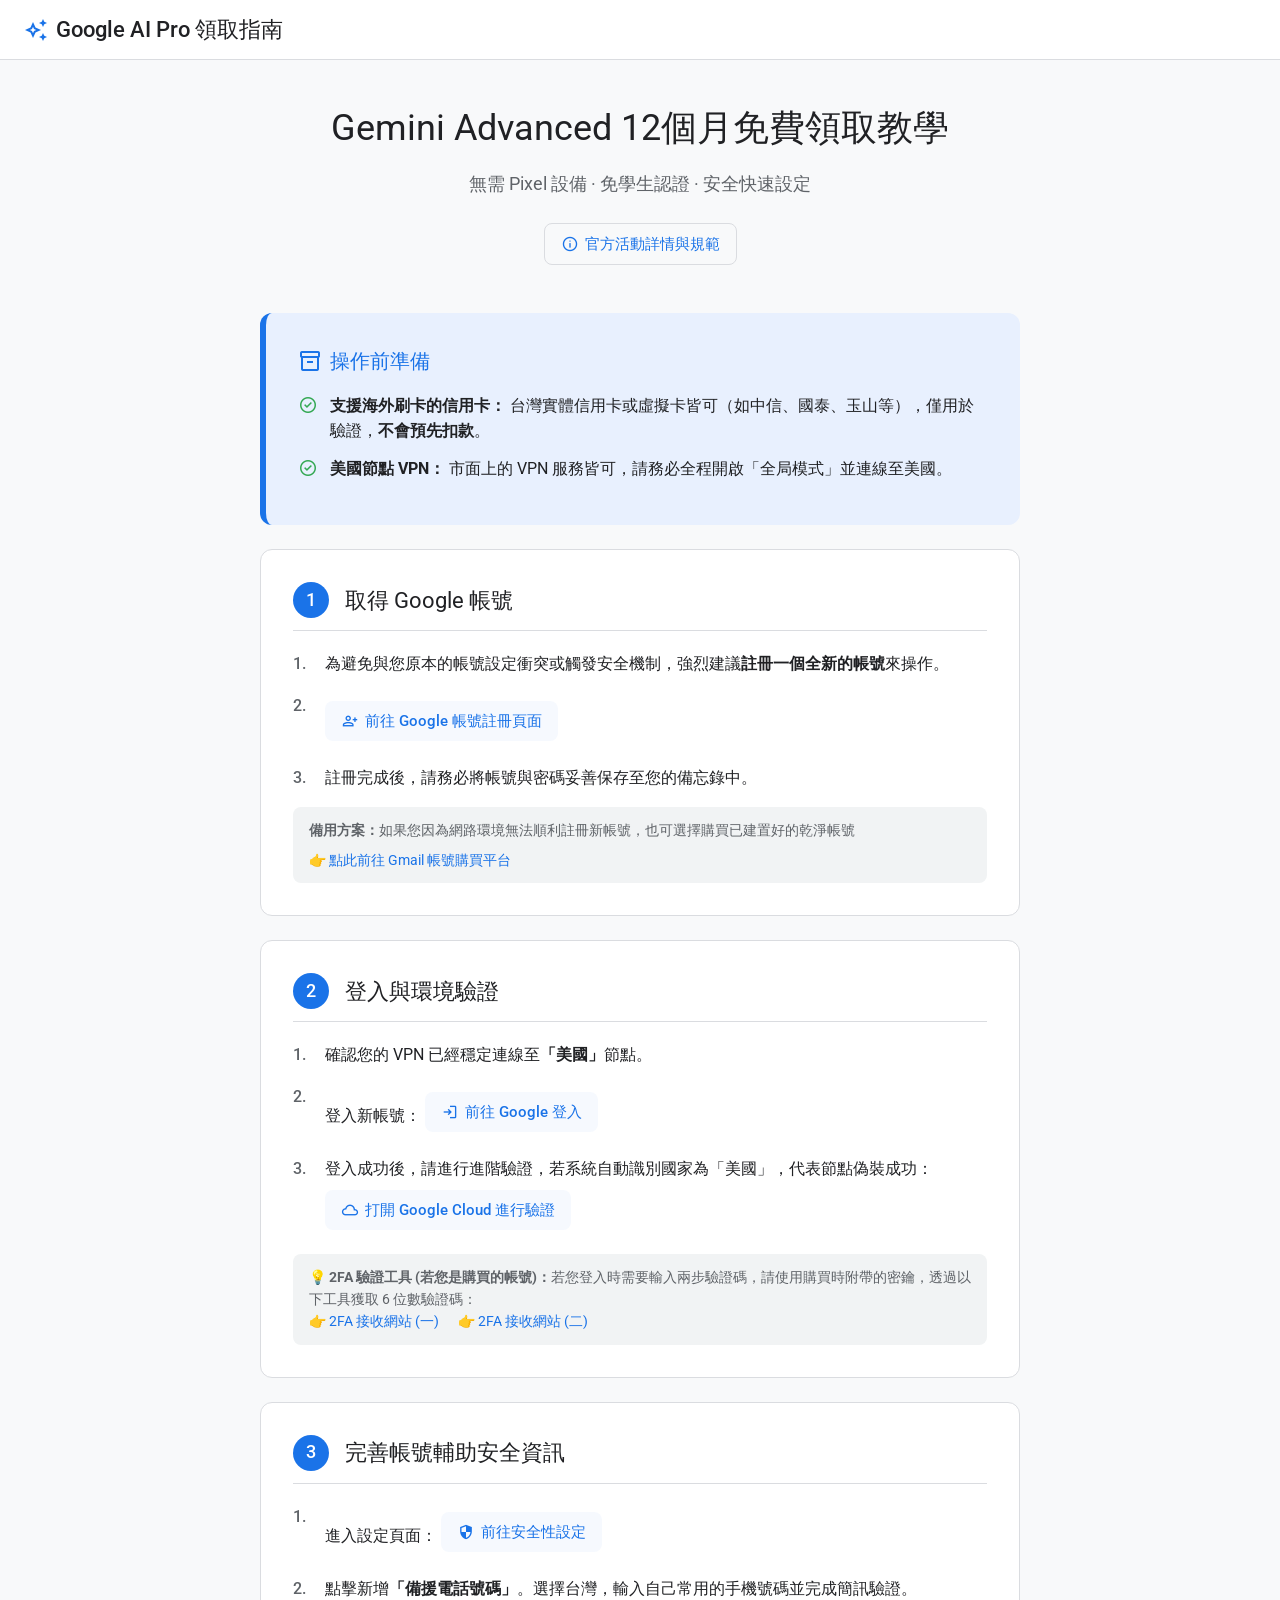
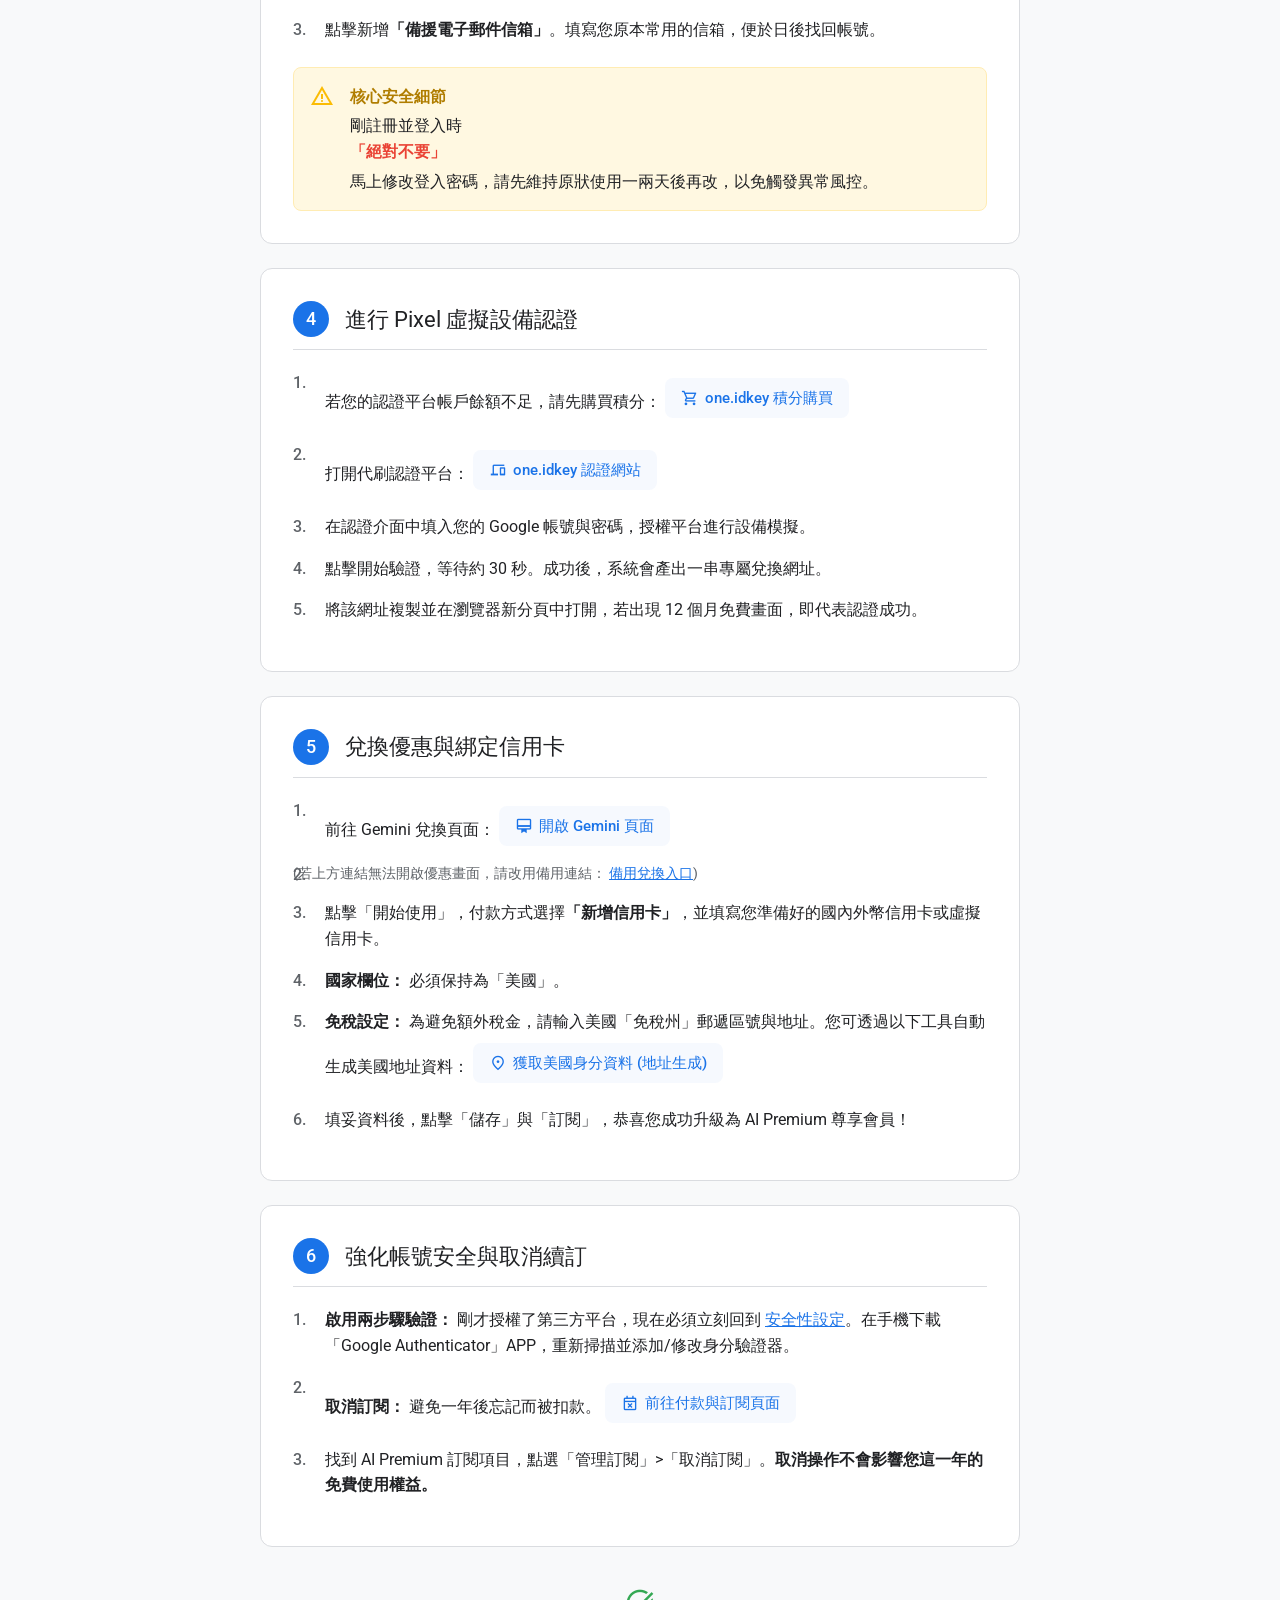
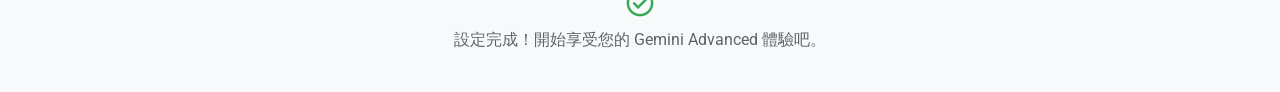
==== commit 88fd7c96: "Add files via upload" ====
--- a/index.html
+++ b/index.html
@@ -208,6 +208,7 @@
             transition: background-color 0.2s;
             background-color: rgba(26,115,232,0.04);
             margin: 8px 0;
+            font-size: 15px;
         }
 
         .action-link:hover {
@@ -238,6 +239,15 @@
             display: block;
             color: var(--google-red);
             margin-bottom: 4px;
+        }
+
+        .note-box {
+            background-color: #f1f3f4;
+            padding: 12px 16px;
+            border-radius: var(--radius-md);
+            margin-top: 12px;
+            font-size: 14px;
+            color: var(--text-secondary);
         }
 
         /* 回到頂部按鈕 */
@@ -279,6 +289,11 @@
         <header class="page-header">
             <h1>Gemini Advanced 12個月免費領取教學</h1>
             <p>無需 Pixel 設備 · 免學生認證 · 安全快速設定</p>
+            <div style="margin-top: 16px;">
+                <a href="https://support.google.com/gemini/answer/13529884" target="_blank" class="action-link" style="background-color: transparent; border: 1px solid var(--border-color);">
+                    <span class="material-symbols-outlined">info</span> 官方活動詳情與規範
+                </a>
+            </div>
         </header>
 
         <section class="card prep-section">
@@ -301,17 +316,21 @@
         <section class="card step-container">
             <div class="step-header">
                 <div class="step-number">1</div>
-                <h2 class="step-title">註冊全新 Google 帳號</h2>
+                <h2 class="step-title">取得 Google 帳號</h2>
             </div>
             <ol class="custom-list">
                 <li>為避免與您原本的帳號設定衝突或觸發安全機制，強烈建議<strong>註冊一個全新的帳號</strong>來操作。</li>
                 <li>
                     <a href="https://accounts.google.com/signup" target="_blank" class="action-link">
-                        <span class="material-symbols-outlined">open_in_new</span> 前往 Google 帳號註冊頁面
+                        <span class="material-symbols-outlined">person_add</span> 前往 Google 帳號註冊頁面
                     </a>
                 </li>
                 <li>註冊完成後，請務必將帳號與密碼妥善保存至您的備忘錄中。</li>
             </ol>
+            <div class="note-box">
+                <strong>備用方案：</strong>如果您因為網路環境無法順利註冊新帳號，也可選擇購買已建置好的乾淨帳號 <br>
+                <a href="https://gmailbuy.com/" target="_blank" style="color: var(--google-blue); text-decoration: none; display: inline-block; margin-top: 8px;">👉 點此前往 Gmail 帳號購買平台</a>
+            </div>
         </section>
 
         <section class="card step-container">
@@ -327,14 +346,18 @@
                         <span class="material-symbols-outlined">login</span> 前往 Google 登入
                     </a>
                 </li>
-                <li>登入成功後，將網頁滑至最底端，確認地區顯示為「美國」。</li>
-                <li>
-                    進階驗證：
-                    <a href="https://console.cloud.google.com/" target="_blank" class="action-link">
-                        <span class="material-symbols-outlined">cloud</span> 打開 Google Cloud
-                    </a>，若系統自動識別國家為「美國」，代表節點偽裝成功。
-                </li>
-            </ol>
+                <li>
+                    登入成功後，請進行進階驗證，若系統自動識別國家為「美國」，代表節點偽裝成功：
+                    <a href="https://console.cloud.google.com/welcome/new?_gl=1*35tsm*_up*MQ..*_gs*MQ..&gclid=CjwKCAjwvqjOBhAGEiwAngeQnQiAH1oqwctNO_su4NsvM_zHBkB9NRQ3Bl4_S-_d9CM1fB3qeol8XRoC-z0QAvD_BwE&gclsrc=aw.ds&pli=1" target="_blank" class="action-link">
+                        <span class="material-symbols-outlined">cloud</span> 打開 Google Cloud 進行驗證
+                    </a>
+                </li>
+            </ol>
+            <div class="note-box">
+                <strong>💡 2FA 驗證工具 (若您是購買的帳號)：</strong>若您登入時需要輸入兩步驗證碼，請使用購買時附帶的密鑰，透過以下工具獲取 6 位數驗證碼：<br>
+                <a href="https://2fa.vip/" target="_blank" style="color: var(--google-blue); text-decoration: none; margin-right: 16px;">👉 2FA 接收網站 (一)</a>
+                <a href="https://2fa.kennygmail.com/" target="_blank" style="color: var(--google-blue); text-decoration: none;">👉 2FA 接收網站 (二)</a>
+            </div>
         </section>
 
         <section class="card step-container">
@@ -368,13 +391,18 @@
             </div>
             <ol class="custom-list">
                 <li>
-                    打開代刷平台：
-                    <a href="#" target="_blank" class="action-link">
-                        <span class="material-symbols-outlined">devices</span> 第三方 Pixel 認證平台 
-                    </a> <span style="font-size: 14px; color: var(--text-secondary);">(請填入實際網址)</span>
-                </li>
-                <li>註冊該網站會員，選擇「Pixel 設備認證」服務並完成購買。</li>
-                <li>付款後，在認證介面中填入您的 Google 帳號與密碼，授權平台進行設備模擬。</li>
+                    若您的認證平台帳戶餘額不足，請先購買積分：
+                    <a href="https://www.pksto.com/" target="_blank" class="action-link">
+                        <span class="material-symbols-outlined">shopping_cart</span> one.idkey 積分購買
+                    </a>
+                </li>
+                <li>
+                    打開代刷認證平台：
+                    <a href="https://one.idkey.cc/?ref=729999721" target="_blank" class="action-link">
+                        <span class="material-symbols-outlined">devices</span> one.idkey 認證網站
+                    </a>
+                </li>
+                <li>在認證介面中填入您的 Google 帳號與密碼，授權平台進行設備模擬。</li>
                 <li>點擊開始驗證，等待約 30 秒。成功後，系統會產出一串專屬兌換網址。</li>
                 <li>將該網址複製並在瀏覽器新分頁中打開，若出現 12 個月免費畫面，即代表認證成功。</li>
             </ol>
@@ -387,20 +415,23 @@
             </div>
             <ol class="custom-list">
                 <li>
-                    前往兌換：
-                    <a href="https://gemini.google.com/advanced" target="_blank" class="action-link">
-                        <span class="material-symbols-outlined">card_membership</span> 開啟 Gemini Advanced 兌換頁
-                    </a>
-                </li>
-                <li>點擊「開始使用」，付款方式選擇<strong>「新增信用卡」</strong>，並填寫卡號等資訊。</li>
+                    前往 Gemini 兌換頁面：
+                    <a href="https://gemini.google.com/app" target="_blank" class="action-link">
+                        <span class="material-symbols-outlined">card_membership</span> 開啟 Gemini 頁面
+                    </a>
+                </li>
+                <li style="list-style-type: none; padding-left: 0; margin-top: -8px;">
+                    <span style="font-size: 14px; color: var(--text-secondary); display: block; margin-bottom: 8px;">(若上方連結無法開啟優惠畫面，請改用備用連結： <a href="https://gemini.google.com/gems/create?hl=en-US" target="_blank" style="color: var(--google-blue);">備用兌換入口</a>)</span>
+                </li>
+                <li>點擊「開始使用」，付款方式選擇<strong>「新增信用卡」</strong>，並填寫您準備好的國內外幣信用卡或虛擬信用卡。</li>
                 <li><strong>國家欄位：</strong> 必須保持為「美國」。</li>
                 <li>
-                    <strong>免稅設定：</strong> 為避免額外稅金，請輸入美國「免稅州」郵遞區號。
-                    <a href="https://www.google.com/search?q=Oregon+zip+code" target="_blank" class="action-link">
-                        <span class="material-symbols-outlined">search</span> 查詢俄勒岡州 (Oregon) 郵遞區號
-                    </a> （例如填入：97080）。
-                </li>
-                <li>點擊「儲存」與「訂閱」，恭喜您成功升級為 AI Premium 尊享會員！</li>
+                    <strong>免稅設定：</strong> 為避免額外稅金，請輸入美國「免稅州」郵遞區號與地址。您可透過以下工具自動生成美國地址資料：
+                    <a href="https://www.meiguodizhi.com/" target="_blank" class="action-link">
+                        <span class="material-symbols-outlined">location_on</span> 獲取美國身分資料 (地址生成)
+                    </a>
+                </li>
+                <li>填妥資料後，點擊「儲存」與「訂閱」，恭喜您成功升級為 AI Premium 尊享會員！</li>
             </ol>
         </section>
 
@@ -411,10 +442,10 @@
             </div>
             <ol class="custom-list">
                 <li>
-                    <strong>啟用兩步驟驗證：</strong> 剛才授權了第三方平台，現在必須立刻回到 <a href="https://myaccount.google.com/security" target="_blank" class="action-link" style="margin:0; padding: 4px 8px;">安全性設定</a>。在手機下載「Google Authenticator」APP，重新掃描綁定驗證器。
-                </li>
-                <li>
-                    <strong>取消自動續訂：</strong> 避免一年後忘記而被扣款。
+                    <strong>啟用兩步驟驗證：</strong> 剛才授權了第三方平台，現在必須立刻回到 <a href="https://myaccount.google.com/security" target="_blank" style="color: var(--google-blue);">安全性設定</a>。在手機下載「Google Authenticator」APP，重新掃描並添加/修改身分驗證器。
+                </li>
+                <li>
+                    <strong>取消訂閱：</strong> 避免一年後忘記而被扣款。
                     <a href="https://myaccount.google.com/subscriptions" target="_blank" class="action-link">
                         <span class="material-symbols-outlined">event_busy</span> 前往付款與訂閱頁面
                     </a>
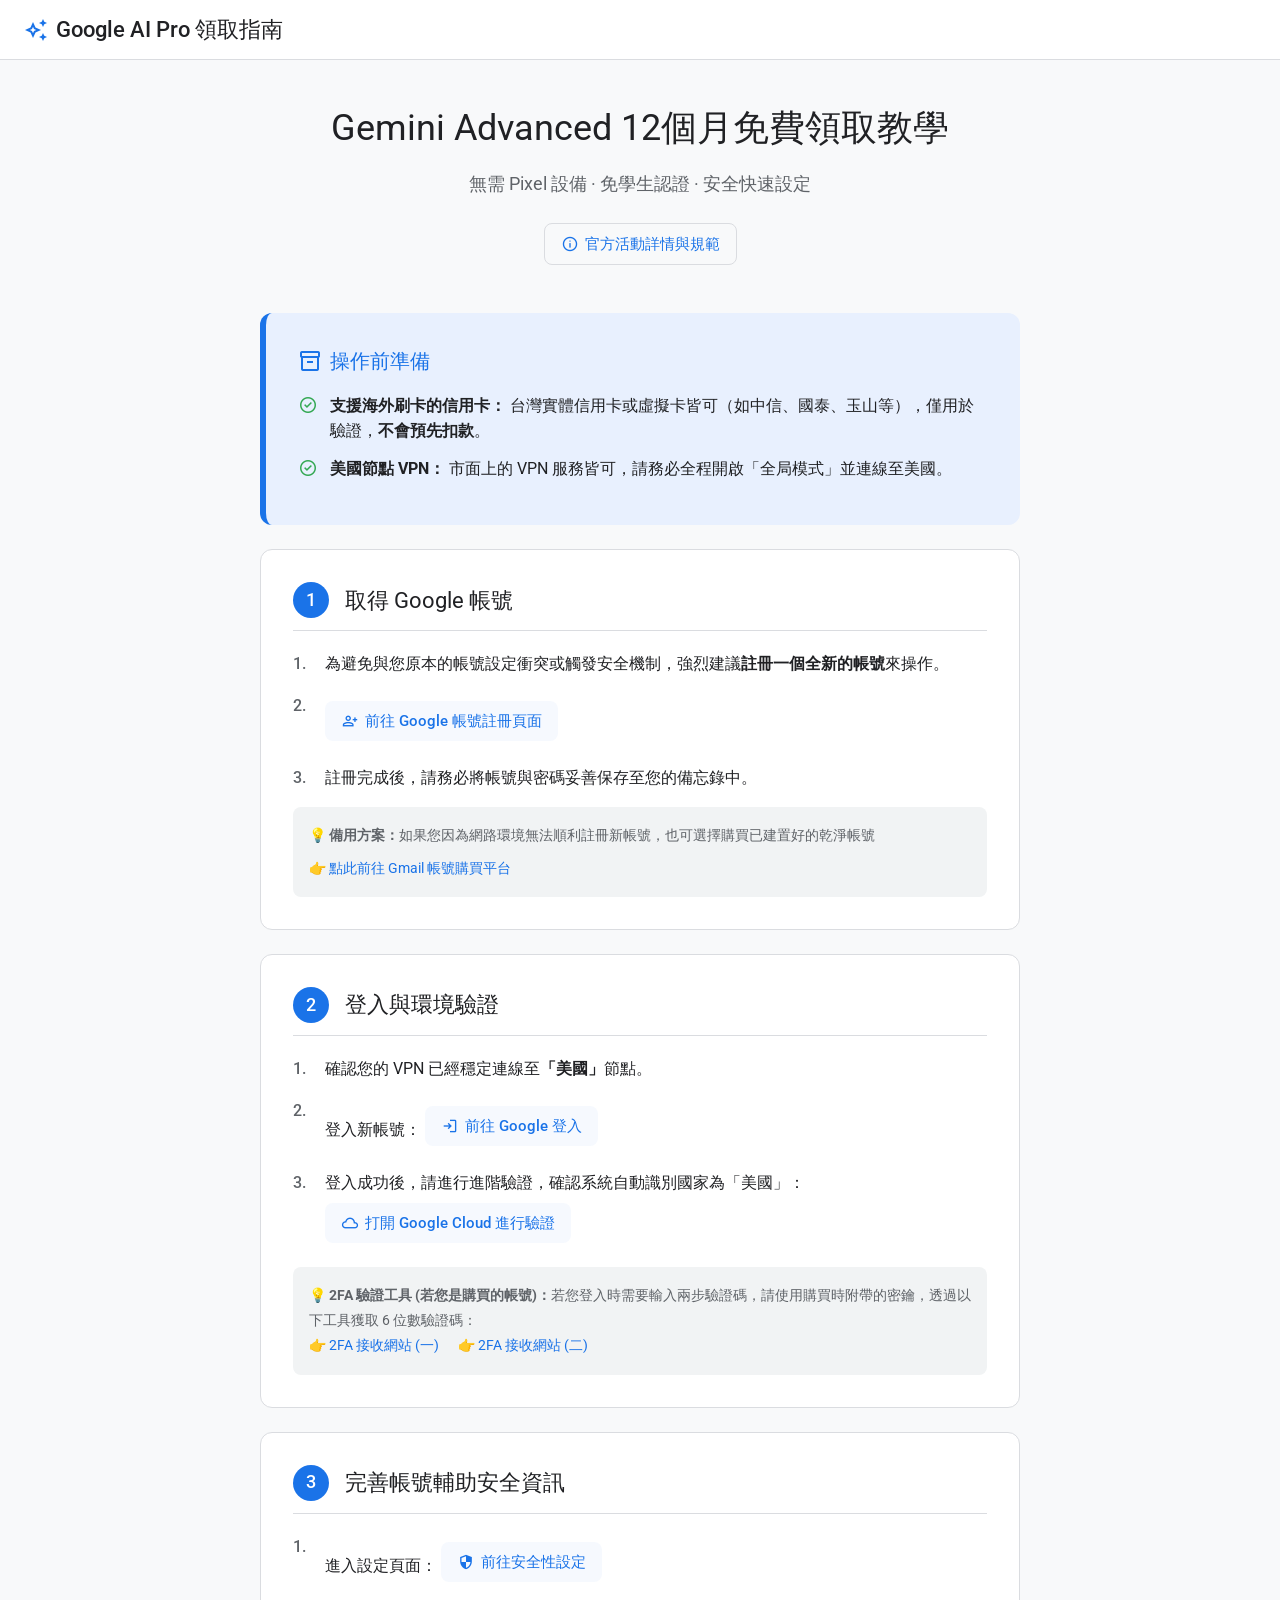
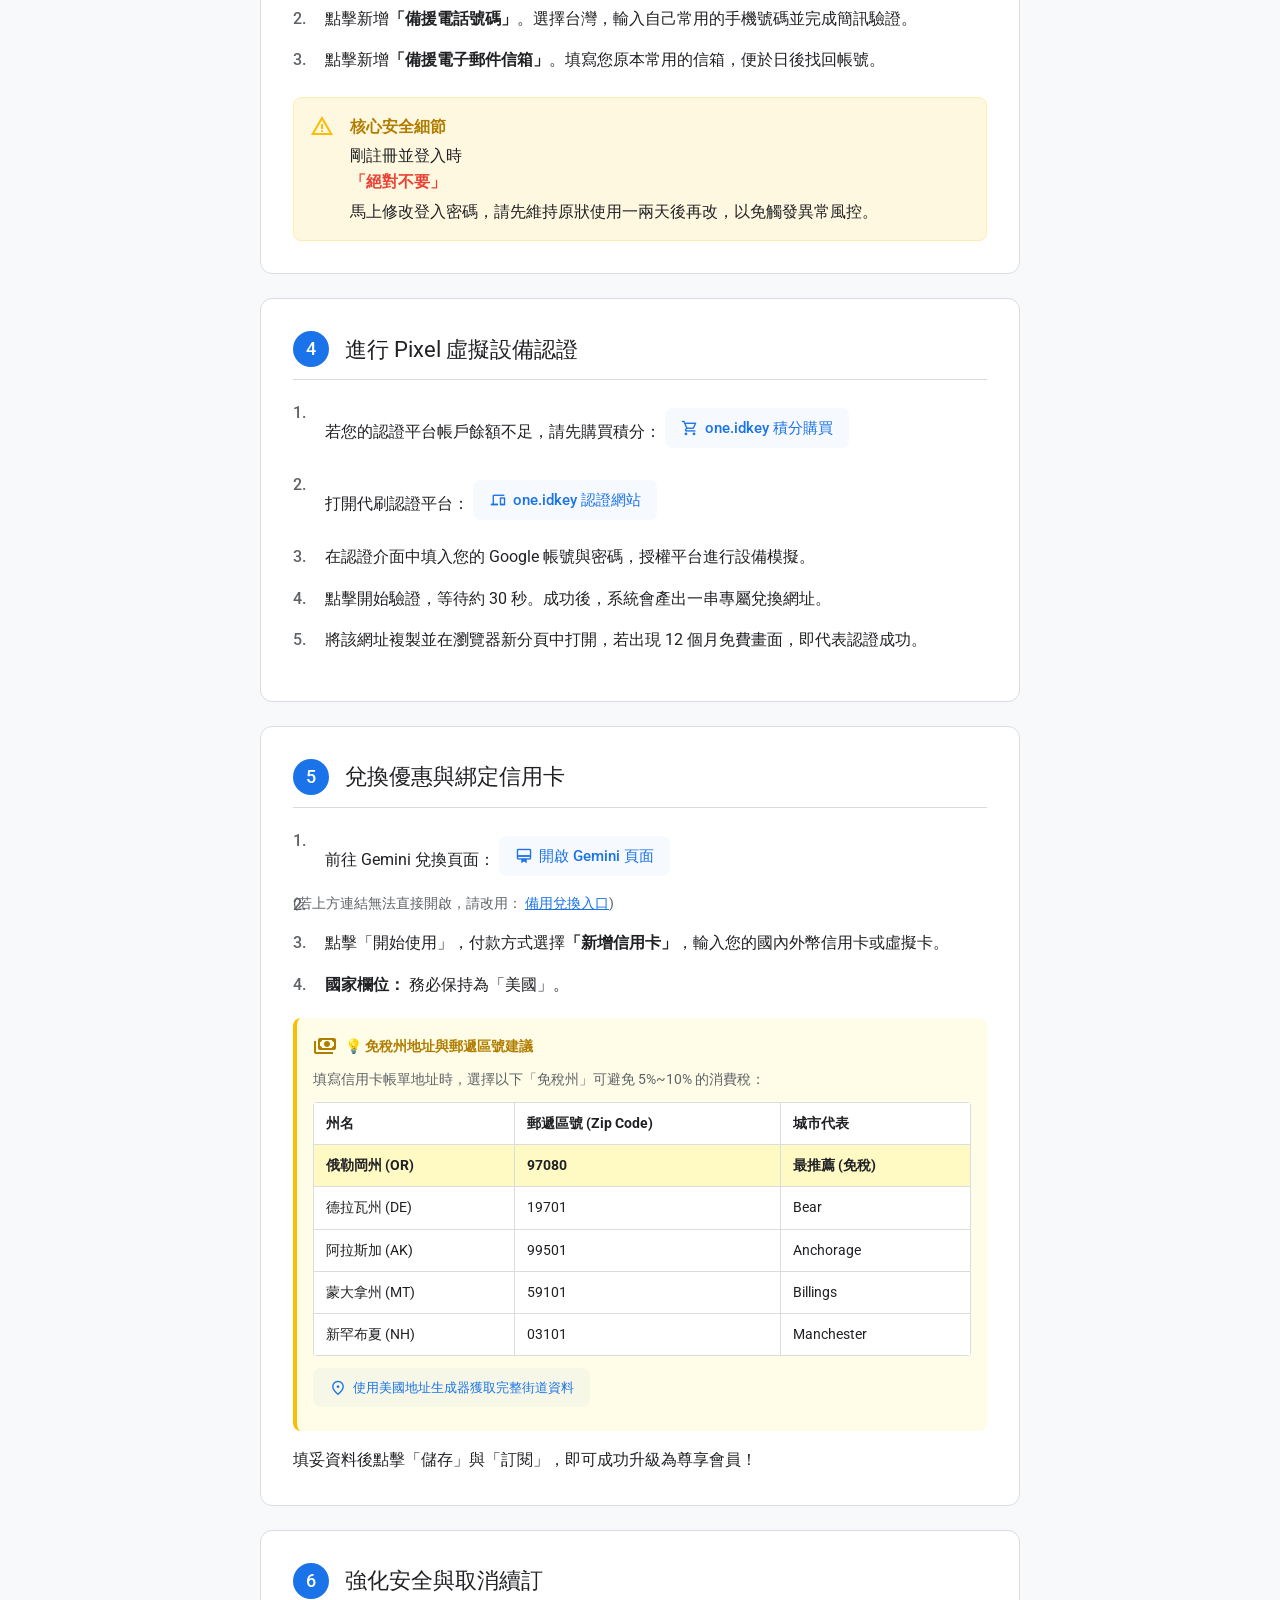
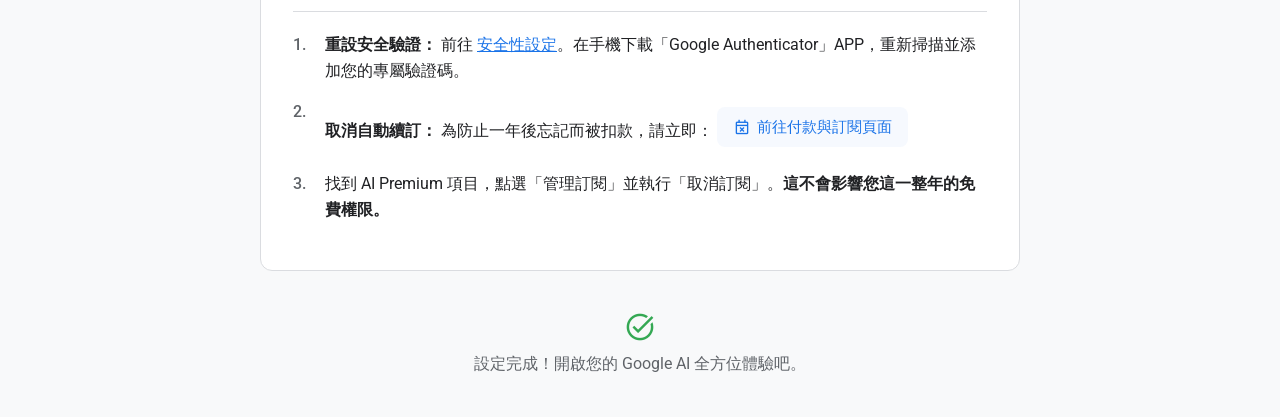
==== commit f228a5de: "Add files via upload" ====
--- a/index.html
+++ b/index.html
@@ -220,7 +220,7 @@
             font-size: 18px;
         }
 
-        /* 提示框 (Warning / Note) */
+        /* 提示與筆記區塊樣式 */
         .alert {
             display: flex;
             gap: 16px;
@@ -243,11 +243,27 @@
 
         .note-box {
             background-color: #f1f3f4;
-            padding: 12px 16px;
+            padding: 16px;
             border-radius: var(--radius-md);
             margin-top: 12px;
             font-size: 14px;
             color: var(--text-secondary);
+            line-height: 1.8;
+        }
+
+        .tax-free-table {
+            width: 100%;
+            border-collapse: collapse;
+            margin-top: 10px;
+            background-color: #ffffff;
+            border-radius: 4px;
+            overflow: hidden;
+        }
+
+        .tax-free-table td {
+            padding: 8px 12px;
+            border: 1px solid var(--border-color);
+            color: var(--text-primary);
         }
 
         /* 回到頂部按鈕 */
@@ -328,7 +344,7 @@
                 <li>註冊完成後，請務必將帳號與密碼妥善保存至您的備忘錄中。</li>
             </ol>
             <div class="note-box">
-                <strong>備用方案：</strong>如果您因為網路環境無法順利註冊新帳號，也可選擇購買已建置好的乾淨帳號 <br>
+                <strong>💡 備用方案：</strong>如果您因為網路環境無法順利註冊新帳號，也可選擇購買已建置好的乾淨帳號 <br>
                 <a href="https://gmailbuy.com/" target="_blank" style="color: var(--google-blue); text-decoration: none; display: inline-block; margin-top: 8px;">👉 點此前往 Gmail 帳號購買平台</a>
             </div>
         </section>
@@ -347,7 +363,7 @@
                     </a>
                 </li>
                 <li>
-                    登入成功後，請進行進階驗證，若系統自動識別國家為「美國」，代表節點偽裝成功：
+                    登入成功後，請進行進階驗證，確認系統自動識別國家為「美國」：
                     <a href="https://console.cloud.google.com/welcome/new?_gl=1*35tsm*_up*MQ..*_gs*MQ..&gclid=CjwKCAjwvqjOBhAGEiwAngeQnQiAH1oqwctNO_su4NsvM_zHBkB9NRQ3Bl4_S-_d9CM1fB3qeol8XRoC-z0QAvD_BwE&gclsrc=aw.ds&pli=1" target="_blank" class="action-link">
                         <span class="material-symbols-outlined">cloud</span> 打開 Google Cloud 進行驗證
                     </a>
@@ -421,42 +437,56 @@
                     </a>
                 </li>
                 <li style="list-style-type: none; padding-left: 0; margin-top: -8px;">
-                    <span style="font-size: 14px; color: var(--text-secondary); display: block; margin-bottom: 8px;">(若上方連結無法開啟優惠畫面，請改用備用連結： <a href="https://gemini.google.com/gems/create?hl=en-US" target="_blank" style="color: var(--google-blue);">備用兌換入口</a>)</span>
-                </li>
-                <li>點擊「開始使用」，付款方式選擇<strong>「新增信用卡」</strong>，並填寫您準備好的國內外幣信用卡或虛擬信用卡。</li>
-                <li><strong>國家欄位：</strong> 必須保持為「美國」。</li>
-                <li>
-                    <strong>免稅設定：</strong> 為避免額外稅金，請輸入美國「免稅州」郵遞區號與地址。您可透過以下工具自動生成美國地址資料：
-                    <a href="https://www.meiguodizhi.com/" target="_blank" class="action-link">
-                        <span class="material-symbols-outlined">location_on</span> 獲取美國身分資料 (地址生成)
-                    </a>
-                </li>
-                <li>填妥資料後，點擊「儲存」與「訂閱」，恭喜您成功升級為 AI Premium 尊享會員！</li>
+                    <span style="font-size: 14px; color: var(--text-secondary); display: block; margin-bottom: 8px;">(若上方連結無法直接開啟，請改用： <a href="https://gemini.google.com/gems/create?hl=en-US" target="_blank" style="color: var(--google-blue);">備用兌換入口</a>)</span>
+                </li>
+                <li>點擊「開始使用」，付款方式選擇<strong>「新增信用卡」</strong>，輸入您的國內外幣信用卡或虛擬卡。</li>
+                <li><strong>國家欄位：</strong> 務必保持為「美國」。</li>
             </ol>
+
+            <div class="note-box" style="border-left: 4px solid var(--google-yellow); background-color: #fffde7; margin-top: 20px;">
+                <div style="display:flex; align-items:center; gap:8px; color:#b07d00; margin-bottom:8px;">
+                    <span class="material-symbols-outlined">payments</span>
+                    <strong>💡 免稅州地址與郵遞區號建議</strong>
+                </div>
+                <p style="margin-bottom: 10px;">填寫信用卡帳單地址時，選擇以下「免稅州」可避免 5%~10% 的消費稅：</p>
+                <table class="tax-free-table">
+                    <tr><td><b>州名</b></td><td><b>郵遞區號 (Zip Code)</b></td><td><b>城市代表</b></td></tr>
+                    <tr style="background-color: #fff9c4;"><td><b>俄勒岡州 (OR)</b></td><td><b>97080</b></td><td><b>最推薦 (免稅)</b></td></tr>
+                    <tr><td>德拉瓦州 (DE)</td><td>19701</td><td>Bear</td></tr>
+                    <tr><td>阿拉斯加 (AK)</td><td>99501</td><td>Anchorage</td></tr>
+                    <tr><td>蒙大拿州 (MT)</td><td>59101</td><td>Billings</td></tr>
+                    <tr><td>新罕布夏 (NH)</td><td>03101</td><td>Manchester</td></tr>
+                </table>
+                <a href="https://www.meiguodizhi.com/" target="_blank" class="action-link" style="margin-top: 12px; font-size: 13px;">
+                    <span class="material-symbols-outlined">location_on</span> 使用美國地址生成器獲取完整街道資料
+                </a>
+            </div>
+            
+            <p style="margin-top: 16px; font-size: 16px;">填妥資料後點擊「儲存」與「訂閱」，即可成功升級為尊享會員！</p>
         </section>
 
         <section class="card step-container">
             <div class="step-header">
                 <div class="step-number">6</div>
-                <h2 class="step-title">強化帳號安全與取消續訂</h2>
+                <h2 class="step-title">強化安全與取消續訂</h2>
             </div>
             <ol class="custom-list">
                 <li>
-                    <strong>啟用兩步驟驗證：</strong> 剛才授權了第三方平台，現在必須立刻回到 <a href="https://myaccount.google.com/security" target="_blank" style="color: var(--google-blue);">安全性設定</a>。在手機下載「Google Authenticator」APP，重新掃描並添加/修改身分驗證器。
-                </li>
-                <li>
-                    <strong>取消訂閱：</strong> 避免一年後忘記而被扣款。
+                    <strong>重設安全驗證：</strong> 前往 <a href="https://myaccount.google.com/security" target="_blank" style="color: var(--google-blue);">安全性設定</a>。在手機下載「Google Authenticator」APP，重新掃描並添加您的專屬驗證碼。
+                </li>
+                <li>
+                    <strong>取消自動續訂：</strong> 為防止一年後忘記而被扣款，請立即：
                     <a href="https://myaccount.google.com/subscriptions" target="_blank" class="action-link">
                         <span class="material-symbols-outlined">event_busy</span> 前往付款與訂閱頁面
                     </a>
                 </li>
-                <li>找到 AI Premium 訂閱項目，點選「管理訂閱」>「取消訂閱」。<strong>取消操作不會影響您這一年的免費使用權益。</strong></li>
+                <li>找到 AI Premium 項目，點選「管理訂閱」並執行「取消訂閱」。<strong>這不會影響您這一整年的免費權限。</strong></li>
             </ol>
         </section>
 
         <div style="text-align: center; margin-top: 40px; color: var(--text-secondary);">
             <span class="material-symbols-outlined" style="font-size: 32px; color: var(--google-green); margin-bottom: 8px; display: block;">task_alt</span>
-            <p>設定完成！開始享受您的 Gemini Advanced 體驗吧。</p>
+            <p>設定完成！開啟您的 Google AI 全方位體驗吧。</p>
         </div>
 
     </main>
@@ -488,4 +518,4 @@
         });
     </script>
 </body>
-</html>+</html>
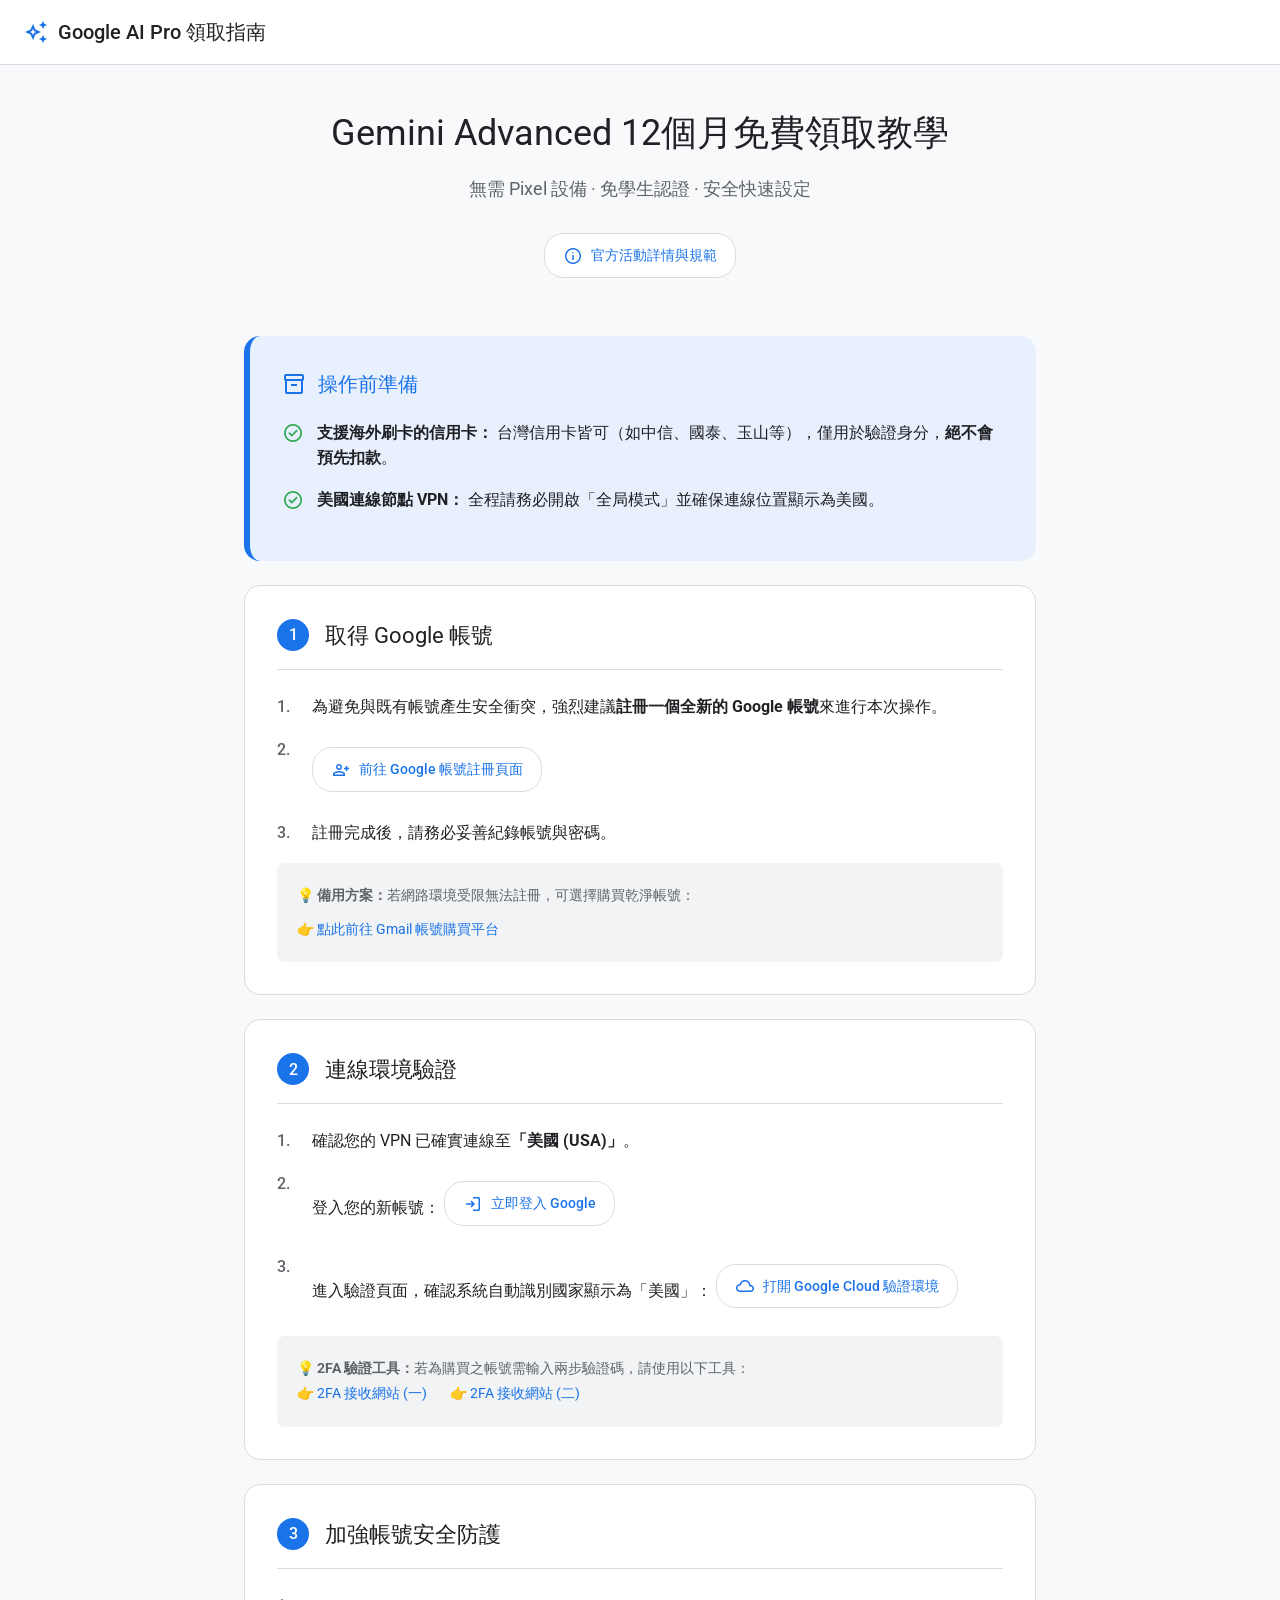
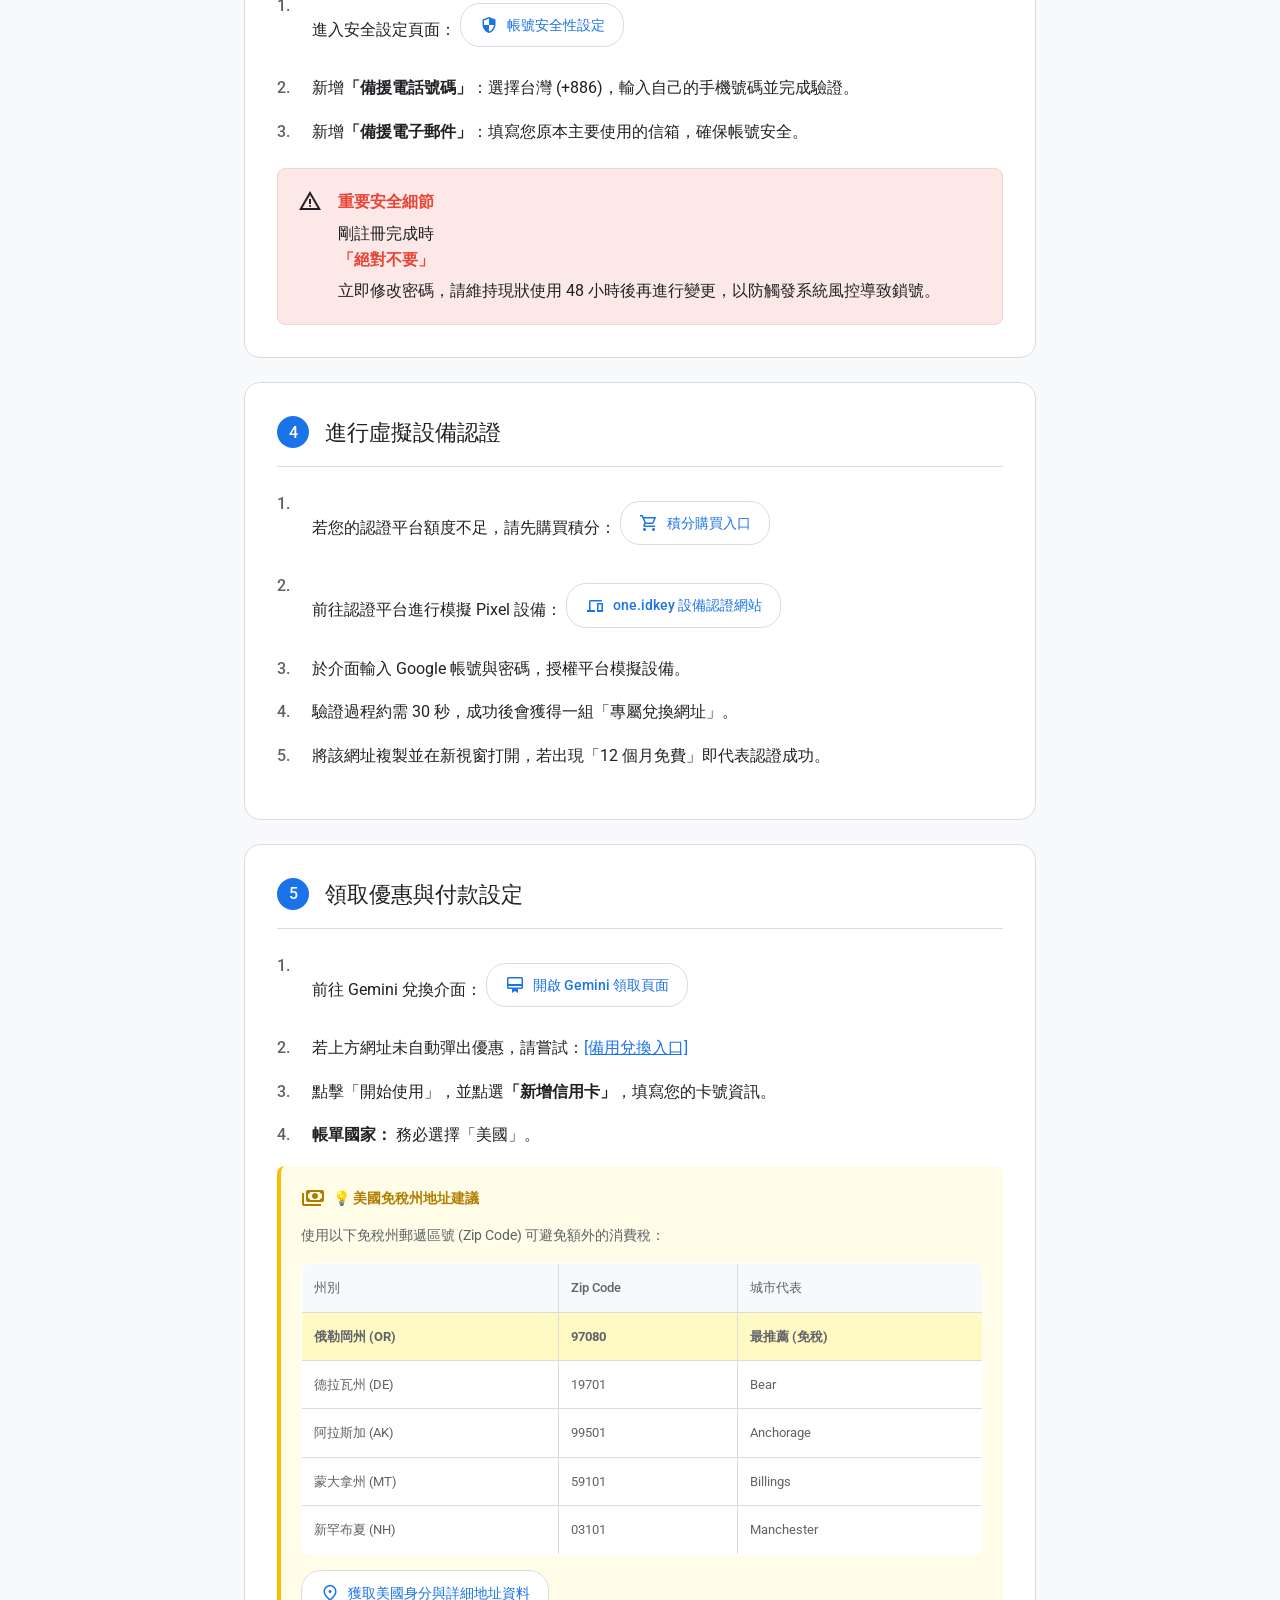
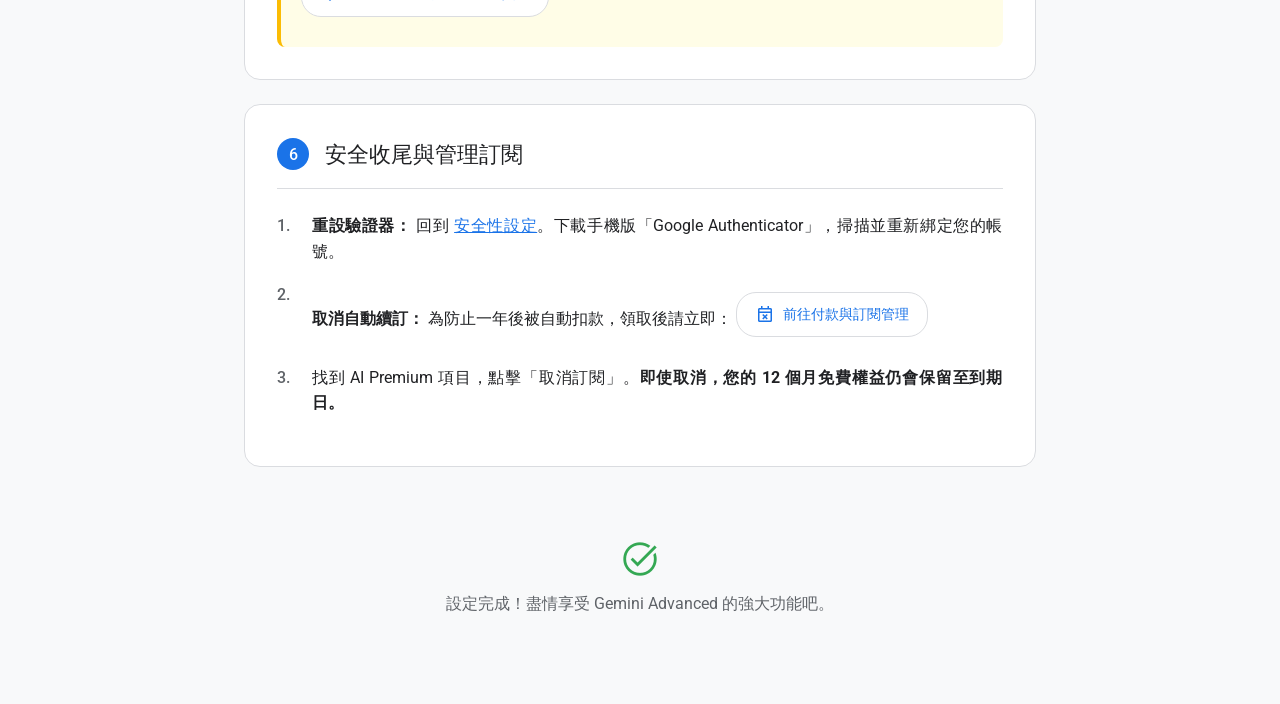
==== commit 69d01d53: "Add files via upload" ====
--- a/index.html
+++ b/index.html
@@ -3,11 +3,10 @@
 <head>
     <meta charset="UTF-8">
     <meta name="viewport" content="width=device-width, initial-scale=1.0">
-    <title>Gemini Advanced 12個月免費領取教學 - Google 風格指南</title>
+    <title>Gemini Advanced 12個月免費領取教學 - 專業實操指南</title>
     <link href="https://fonts.googleapis.com/css2?family=Roboto:wght@300;400;500;700&display=swap" rel="stylesheet">
     <link href="https://fonts.googleapis.com/css2?family=Material+Symbols+Outlined:opsz,wght,FILL,GRAD@24,400,0,0" rel="stylesheet">
     <style>
-        /* Google Material Design 基礎變數設定 */
         :root {
             --google-blue: #1a73e8;
             --google-red: #ea4335;
@@ -21,7 +20,7 @@
             --hover-bg: #f1f3f4;
             --shadow-sm: 0 1px 2px 0 rgba(60,64,67,0.3), 0 1px 3px 1px rgba(60,64,67,0.15);
             --shadow-md: 0 4px 6px -1px rgba(0,0,0,0.1), 0 2px 4px -1px rgba(0,0,0,0.06);
-            --radius-lg: 12px;
+            --radius-lg: 16px;
             --radius-md: 8px;
         }
 
@@ -39,10 +38,10 @@
             -webkit-font-smoothing: antialiased;
         }
 
-        /* 頂部導航列 (Google 風格) */
+        /* 響應式導航列 */
         nav {
             background-color: var(--surface-color);
-            padding: 12px 24px;
+            padding: 16px 24px;
             display: flex;
             align-items: center;
             border-bottom: 1px solid var(--border-color);
@@ -52,58 +51,64 @@
         }
 
         .nav-logo {
-            font-size: 22px;
+            font-size: 20px;
             font-weight: 500;
             color: var(--text-primary);
             display: flex;
             align-items: center;
-            gap: 8px;
+            gap: 10px;
         }
         
         .nav-logo span {
             color: var(--google-blue);
         }
 
-        /* 主要內容容器 */
+        /* 主容器自適應 */
         main {
-            max-width: 800px;
-            margin: 40px auto;
-            padding: 0 20px;
-        }
-
-        /* 標題區塊 */
+            width: 100%;
+            max-width: 840px;
+            margin: 0 auto;
+            padding: 24px 16px;
+        }
+
+        @media (min-width: 768px) {
+            main {
+                padding: 40px 24px;
+            }
+        }
+
+        /* 標題美化 */
         .page-header {
             text-align: center;
-            margin-bottom: 40px;
+            margin-bottom: 48px;
         }
 
         .page-header h1 {
-            font-size: 36px;
+            font-size: clamp(24px, 5vw, 36px);
             font-weight: 400;
             margin-bottom: 12px;
             color: var(--text-primary);
         }
 
         .page-header p {
-            font-size: 18px;
+            font-size: clamp(14px, 2vw, 18px);
             color: var(--text-secondary);
         }
 
-        /* 卡片設計 (核心區塊) */
+        /* 谷歌卡片設計 */
         .card {
             background: var(--surface-color);
             border-radius: var(--radius-lg);
             border: 1px solid var(--border-color);
-            padding: 32px;
+            padding: clamp(20px, 4vw, 32px);
             margin-bottom: 24px;
-            transition: box-shadow 0.2s;
+            transition: box-shadow 0.3s ease;
         }
 
         .card:hover {
             box-shadow: var(--shadow-sm);
         }
 
-        /* 準備工作區塊 */
         .prep-section {
             background-color: #e8f0fe;
             border: none;
@@ -114,36 +119,32 @@
             color: var(--google-blue);
             display: flex;
             align-items: center;
-            gap: 8px;
+            gap: 12px;
             font-size: 20px;
             font-weight: 500;
-            margin-bottom: 16px;
-        }
-
-        /* 步驟清單樣式 */
-        .step-container {
-            position: relative;
-        }
-
+            margin-bottom: 20px;
+        }
+
+        /* 步驟 Header */
         .step-header {
             display: flex;
             align-items: center;
             gap: 16px;
-            margin-bottom: 20px;
-            padding-bottom: 12px;
+            margin-bottom: 24px;
+            padding-bottom: 16px;
             border-bottom: 1px solid var(--border-color);
         }
 
         .step-number {
             background-color: var(--google-blue);
             color: white;
-            width: 36px;
-            height: 36px;
+            width: 32px;
+            height: 32px;
             border-radius: 50%;
             display: flex;
             align-items: center;
             justify-content: center;
-            font-size: 18px;
+            font-size: 16px;
             font-weight: 500;
             flex-shrink: 0;
         }
@@ -154,37 +155,42 @@
             color: var(--text-primary);
         }
 
-        /* 內容清單 */
+        /* 重點：數字清單完美對齊 (Straight Alignment) */
         ol.custom-list {
             list-style: none;
-            counter-reset: my-counter;
-        }
-
-        ol.custom-list li {
+            counter-reset: step-counter;
+        }
+
+        ol.custom-list > li {
             position: relative;
-            padding-left: 32px;
-            margin-bottom: 16px;
+            padding-left: 35px; /* 增加左側間距給數字 */
+            margin-bottom: 18px;
             font-size: 16px;
             color: var(--text-primary);
-        }
-
-        ol.custom-list li::before {
-            counter-increment: my-counter;
-            content: counter(my-counter) ".";
+            text-align: justify;
+        }
+
+        ol.custom-list > li::before {
+            counter-increment: step-counter;
+            content: counter(step-counter) ".";
             position: absolute;
             left: 0;
+            top: 0;
+            width: 25px; /* 固定數字寬度確保對齊 */
             color: var(--text-secondary);
             font-weight: 500;
-        }
-
+            text-align: left;
+        }
+
+        /* 複選清單樣式 */
         ul.check-list {
             list-style: none;
         }
 
         ul.check-list li {
             position: relative;
-            padding-left: 32px;
-            margin-bottom: 12px;
+            padding-left: 35px;
+            margin-bottom: 16px;
         }
 
         ul.check-list li .material-symbols-outlined {
@@ -192,103 +198,127 @@
             left: 0;
             top: 2px;
             color: var(--google-green);
-            font-size: 20px;
-        }
-
-        /* Google 風格按鈕 / 連結 */
+            font-size: 22px;
+        }
+
+        /* 專業按鈕樣式 */
         .action-link {
             display: inline-flex;
             align-items: center;
-            gap: 6px;
+            gap: 8px;
             color: var(--google-blue);
             text-decoration: none;
             font-weight: 500;
-            padding: 8px 16px;
-            border-radius: var(--radius-md);
-            transition: background-color 0.2s;
+            padding: 10px 18px;
+            border: 1px solid var(--border-color);
+            border-radius: 20px;
+            transition: all 0.2s ease;
+            background-color: var(--surface-color);
+            margin: 10px 0;
+            font-size: 14px;
+        }
+
+        .action-link:hover {
             background-color: rgba(26,115,232,0.04);
-            margin: 8px 0;
-            font-size: 15px;
-        }
-
-        .action-link:hover {
-            background-color: rgba(26,115,232,0.08);
-            text-decoration: none;
+            border-color: var(--google-blue);
+            box-shadow: 0 1px 2px rgba(0,0,0,0.1);
         }
         
         .action-link .material-symbols-outlined {
-            font-size: 18px;
-        }
-
-        /* 提示與筆記區塊樣式 */
+            font-size: 20px;
+        }
+
+        /* 警告與筆記區塊 */
         .alert {
             display: flex;
             gap: 16px;
-            padding: 16px;
+            padding: 20px;
             border-radius: var(--radius-md);
             margin-top: 24px;
             background-color: #fce8e6;
             border: 1px solid #fad2cf;
         }
 
-        .alert-icon {
-            color: var(--google-red);
-        }
-
         .alert-content strong {
             display: block;
             color: var(--google-red);
-            margin-bottom: 4px;
+            margin-bottom: 6px;
+            font-size: 16px;
         }
 
         .note-box {
             background-color: #f1f3f4;
-            padding: 16px;
+            padding: 20px;
             border-radius: var(--radius-md);
-            margin-top: 12px;
+            margin-top: 16px;
             font-size: 14px;
             color: var(--text-secondary);
             line-height: 1.8;
-        }
-
+            overflow-x: auto; /* 防止表格在小螢幕爆開 */
+        }
+
+        /* 免稅州表格自適應 */
         .tax-free-table {
             width: 100%;
+            min-width: 300px;
             border-collapse: collapse;
-            margin-top: 10px;
+            margin-top: 15px;
             background-color: #ffffff;
-            border-radius: 4px;
+            border-radius: 8px;
             overflow: hidden;
-        }
-
-        .tax-free-table td {
-            padding: 8px 12px;
             border: 1px solid var(--border-color);
-            color: var(--text-primary);
-        }
-
-        /* 回到頂部按鈕 */
+        }
+
+        .tax-free-table td, .tax-free-table th {
+            padding: 12px;
+            border: 1px solid var(--border-color);
+            text-align: left;
+            font-size: 13px;
+        }
+
+        .tax-free-table th {
+            background-color: #f8f9fa;
+            font-weight: 500;
+            color: var(--text-secondary);
+        }
+
+        /* 回到頂部按鈕 (FAB) */
         #fab {
             position: fixed;
-            bottom: 30px;
-            right: 30px;
+            bottom: 24px;
+            right: 24px;
             width: 56px;
             height: 56px;
             border-radius: 50%;
             background-color: var(--surface-color);
-            color: var(--text-secondary);
+            color: var(--google-blue);
             border: none;
             box-shadow: var(--shadow-md);
             cursor: pointer;
             display: none;
             align-items: center;
             justify-content: center;
-            transition: background-color 0.2s, color 0.2s;
+            transition: all 0.2s ease;
             z-index: 1000;
         }
 
         #fab:hover {
-            background-color: var(--hover-bg);
-            color: var(--google-blue);
+            background-color: var(--google-blue);
+            color: white;
+            transform: scale(1.1);
+        }
+
+        /* 結語 */
+        .footer-status {
+            text-align: center;
+            padding: 48px 0;
+            color: var(--text-secondary);
+        }
+
+        .footer-status .material-symbols-outlined {
+            font-size: 40px;
+            color: var(--google-green);
+            margin-bottom: 12px;
         }
     </style>
 </head>
@@ -305,8 +335,8 @@
         <header class="page-header">
             <h1>Gemini Advanced 12個月免費領取教學</h1>
             <p>無需 Pixel 設備 · 免學生認證 · 安全快速設定</p>
-            <div style="margin-top: 16px;">
-                <a href="https://support.google.com/gemini/answer/13529884" target="_blank" class="action-link" style="background-color: transparent; border: 1px solid var(--border-color);">
+            <div style="margin-top: 20px;">
+                <a href="https://support.google.com/gemini/answer/13529884" target="_blank" class="action-link">
                     <span class="material-symbols-outlined">info</span> 官方活動詳情與規範
                 </a>
             </div>
@@ -320,11 +350,11 @@
             <ul class="check-list">
                 <li>
                     <span class="material-symbols-outlined">check_circle</span>
-                    <strong>支援海外刷卡的信用卡：</strong> 台灣實體信用卡或虛擬卡皆可（如中信、國泰、玉山等），僅用於驗證，<strong>不會預先扣款</strong>。
+                    <strong>支援海外刷卡的信用卡：</strong> 台灣信用卡皆可（如中信、國泰、玉山等），僅用於驗證身分，<strong>絕不會預先扣款</strong>。
                 </li>
                 <li>
                     <span class="material-symbols-outlined">check_circle</span>
-                    <strong>美國節點 VPN：</strong> 市面上的 VPN 服務皆可，請務必全程開啟「全局模式」並連線至美國。
+                    <strong>美國連線節點 VPN：</strong> 全程請務必開啟「全局模式」並確保連線位置顯示為美國。
                 </li>
             </ul>
         </section>
@@ -335,16 +365,16 @@
                 <h2 class="step-title">取得 Google 帳號</h2>
             </div>
             <ol class="custom-list">
-                <li>為避免與您原本的帳號設定衝突或觸發安全機制，強烈建議<strong>註冊一個全新的帳號</strong>來操作。</li>
+                <li>為避免與既有帳號產生安全衝突，強烈建議<strong>註冊一個全新的 Google 帳號</strong>來進行本次操作。</li>
                 <li>
                     <a href="https://accounts.google.com/signup" target="_blank" class="action-link">
                         <span class="material-symbols-outlined">person_add</span> 前往 Google 帳號註冊頁面
                     </a>
                 </li>
-                <li>註冊完成後，請務必將帳號與密碼妥善保存至您的備忘錄中。</li>
+                <li>註冊完成後，請務必妥善紀錄帳號與密碼。</li>
             </ol>
             <div class="note-box">
-                <strong>💡 備用方案：</strong>如果您因為網路環境無法順利註冊新帳號，也可選擇購買已建置好的乾淨帳號 <br>
+                <strong>💡 備用方案：</strong>若網路環境受限無法註冊，可選擇購買乾淨帳號：<br>
                 <a href="https://gmailbuy.com/" target="_blank" style="color: var(--google-blue); text-decoration: none; display: inline-block; margin-top: 8px;">👉 點此前往 Gmail 帳號購買平台</a>
             </div>
         </section>
@@ -352,26 +382,26 @@
         <section class="card step-container">
             <div class="step-header">
                 <div class="step-number">2</div>
-                <h2 class="step-title">登入與環境驗證</h2>
+                <h2 class="step-title">連線環境驗證</h2>
             </div>
             <ol class="custom-list">
-                <li>確認您的 VPN 已經穩定連線至<strong>「美國」</strong>節點。</li>
-                <li>
-                    登入新帳號：
+                <li>確認您的 VPN 已確實連線至<strong>「美國 (USA)」</strong>。</li>
+                <li>
+                    登入您的新帳號：
                     <a href="https://accounts.google.com/" target="_blank" class="action-link">
-                        <span class="material-symbols-outlined">login</span> 前往 Google 登入
-                    </a>
-                </li>
-                <li>
-                    登入成功後，請進行進階驗證，確認系統自動識別國家為「美國」：
-                    <a href="https://console.cloud.google.com/welcome/new?_gl=1*35tsm*_up*MQ..*_gs*MQ..&gclid=CjwKCAjwvqjOBhAGEiwAngeQnQiAH1oqwctNO_su4NsvM_zHBkB9NRQ3Bl4_S-_d9CM1fB3qeol8XRoC-z0QAvD_BwE&gclsrc=aw.ds&pli=1" target="_blank" class="action-link">
-                        <span class="material-symbols-outlined">cloud</span> 打開 Google Cloud 進行驗證
+                        <span class="material-symbols-outlined">login</span> 立即登入 Google
+                    </a>
+                </li>
+                <li>
+                    進入驗證頁面，確認系統自動識別國家顯示為「美國」：
+                    <a href="https://console.cloud.google.com/welcome/new?pli=1" target="_blank" class="action-link">
+                        <span class="material-symbols-outlined">cloud</span> 打開 Google Cloud 驗證環境
                     </a>
                 </li>
             </ol>
             <div class="note-box">
-                <strong>💡 2FA 驗證工具 (若您是購買的帳號)：</strong>若您登入時需要輸入兩步驗證碼，請使用購買時附帶的密鑰，透過以下工具獲取 6 位數驗證碼：<br>
-                <a href="https://2fa.vip/" target="_blank" style="color: var(--google-blue); text-decoration: none; margin-right: 16px;">👉 2FA 接收網站 (一)</a>
+                <strong>💡 2FA 驗證工具：</strong>若為購買之帳號需輸入兩步驗證碼，請使用以下工具：<br>
+                <a href="https://2fa.vip/" target="_blank" style="color: var(--google-blue); text-decoration: none; margin-right: 20px;">👉 2FA 接收網站 (一)</a>
                 <a href="https://2fa.kennygmail.com/" target="_blank" style="color: var(--google-blue); text-decoration: none;">👉 2FA 接收網站 (二)</a>
             </div>
         </section>
@@ -379,23 +409,23 @@
         <section class="card step-container">
             <div class="step-header">
                 <div class="step-number">3</div>
-                <h2 class="step-title">完善帳號輔助安全資訊</h2>
+                <h2 class="step-title">加強帳號安全防護</h2>
             </div>
             <ol class="custom-list">
                 <li>
-                    進入設定頁面：
+                    進入安全設定頁面：
                     <a href="https://myaccount.google.com/security" target="_blank" class="action-link">
-                        <span class="material-symbols-outlined">security</span> 前往安全性設定
-                    </a>
-                </li>
-                <li>點擊新增<strong>「備援電話號碼」</strong>。選擇台灣，輸入自己常用的手機號碼並完成簡訊驗證。</li>
-                <li>點擊新增<strong>「備援電子郵件信箱」</strong>。填寫您原本常用的信箱，便於日後找回帳號。</li>
+                        <span class="material-symbols-outlined">security</span> 帳號安全性設定
+                    </a>
+                </li>
+                <li>新增<strong>「備援電話號碼」</strong>：選擇台灣 (+886)，輸入自己的手機號碼並完成驗證。</li>
+                <li>新增<strong>「備援電子郵件」</strong>：填寫您原本主要使用的信箱，確保帳號安全。</li>
             </ol>
-            <div class="alert" style="background-color: #fff8e1; border-color: #ffecb3;">
-                <span class="material-symbols-outlined" style="color: var(--google-yellow);">warning</span>
+            <div class="alert">
+                <span class="material-symbols-outlined alert-icon">warning</span>
                 <div class="alert-content">
-                    <strong style="color: #b07d00;">核心安全細節</strong>
-                    <span style="color: var(--text-primary);">剛註冊並登入時<strong>「絕對不要」</strong>馬上修改登入密碼，請先維持原狀使用一兩天後再改，以免觸發異常風控。</span>
+                    <strong>重要安全細節</strong>
+                    <span>剛註冊完成時<strong>「絕對不要」</strong>立即修改密碼，請維持現狀使用 48 小時後再進行變更，以防觸發系統風控導致鎖號。</span>
                 </div>
             </div>
         </section>
@@ -403,92 +433,91 @@
         <section class="card step-container">
             <div class="step-header">
                 <div class="step-number">4</div>
-                <h2 class="step-title">進行 Pixel 虛擬設備認證</h2>
+                <h2 class="step-title">進行虛擬設備認證</h2>
             </div>
             <ol class="custom-list">
                 <li>
-                    若您的認證平台帳戶餘額不足，請先購買積分：
+                    若您的認證平台額度不足，請先購買積分：
                     <a href="https://www.pksto.com/" target="_blank" class="action-link">
-                        <span class="material-symbols-outlined">shopping_cart</span> one.idkey 積分購買
-                    </a>
-                </li>
-                <li>
-                    打開代刷認證平台：
+                        <span class="material-symbols-outlined">shopping_cart</span> 積分購買入口
+                    </a>
+                </li>
+                <li>
+                    前往認證平台進行模擬 Pixel 設備：
                     <a href="https://one.idkey.cc/?ref=729999721" target="_blank" class="action-link">
-                        <span class="material-symbols-outlined">devices</span> one.idkey 認證網站
-                    </a>
-                </li>
-                <li>在認證介面中填入您的 Google 帳號與密碼，授權平台進行設備模擬。</li>
-                <li>點擊開始驗證，等待約 30 秒。成功後，系統會產出一串專屬兌換網址。</li>
-                <li>將該網址複製並在瀏覽器新分頁中打開，若出現 12 個月免費畫面，即代表認證成功。</li>
+                        <span class="material-symbols-outlined">devices</span> one.idkey 設備認證網站
+                    </a>
+                </li>
+                <li>於介面輸入 Google 帳號與密碼，授權平台模擬設備。</li>
+                <li>驗證過程約需 30 秒，成功後會獲得一組「專屬兌換網址」。</li>
+                <li>將該網址複製並在新視窗打開，若出現「12 個月免費」即代表認證成功。</li>
             </ol>
         </section>
 
         <section class="card step-container">
             <div class="step-header">
                 <div class="step-number">5</div>
-                <h2 class="step-title">兌換優惠與綁定信用卡</h2>
+                <h2 class="step-title">領取優惠與付款設定</h2>
             </div>
             <ol class="custom-list">
                 <li>
-                    前往 Gemini 兌換頁面：
+                    前往 Gemini 兌換介面：
                     <a href="https://gemini.google.com/app" target="_blank" class="action-link">
-                        <span class="material-symbols-outlined">card_membership</span> 開啟 Gemini 頁面
-                    </a>
-                </li>
-                <li style="list-style-type: none; padding-left: 0; margin-top: -8px;">
-                    <span style="font-size: 14px; color: var(--text-secondary); display: block; margin-bottom: 8px;">(若上方連結無法直接開啟，請改用： <a href="https://gemini.google.com/gems/create?hl=en-US" target="_blank" style="color: var(--google-blue);">備用兌換入口</a>)</span>
-                </li>
-                <li>點擊「開始使用」，付款方式選擇<strong>「新增信用卡」</strong>，輸入您的國內外幣信用卡或虛擬卡。</li>
-                <li><strong>國家欄位：</strong> 務必保持為「美國」。</li>
+                        <span class="material-symbols-outlined">card_membership</span> 開啟 Gemini 領取頁面
+                    </a>
+                </li>
+                <li>若上方網址未自動彈出優惠，請嘗試：<a href="https://gemini.google.com/gems/create?hl=en-US" target="_blank" style="color: var(--google-blue);">[備用兌換入口]</a></li>
+                <li>點擊「開始使用」，並點選<strong>「新增信用卡」</strong>，填寫您的卡號資訊。</li>
+                <li><strong>帳單國家：</strong> 務必選擇「美國」。</li>
             </ol>
 
-            <div class="note-box" style="border-left: 4px solid var(--google-yellow); background-color: #fffde7; margin-top: 20px;">
-                <div style="display:flex; align-items:center; gap:8px; color:#b07d00; margin-bottom:8px;">
+            <div class="note-box" style="border-left: 4px solid var(--google-yellow); background-color: #fffde7;">
+                <div style="display:flex; align-items:center; gap:8px; color:#b07d00; margin-bottom:12px;">
                     <span class="material-symbols-outlined">payments</span>
-                    <strong>💡 免稅州地址與郵遞區號建議</strong>
+                    <strong>💡 美國免稅州地址建議</strong>
                 </div>
-                <p style="margin-bottom: 10px;">填寫信用卡帳單地址時，選擇以下「免稅州」可避免 5%~10% 的消費稅：</p>
+                <p style="margin-bottom: 12px;">使用以下免稅州郵遞區號 (Zip Code) 可避免額外的消費稅：</p>
                 <table class="tax-free-table">
-                    <tr><td><b>州名</b></td><td><b>郵遞區號 (Zip Code)</b></td><td><b>城市代表</b></td></tr>
-                    <tr style="background-color: #fff9c4;"><td><b>俄勒岡州 (OR)</b></td><td><b>97080</b></td><td><b>最推薦 (免稅)</b></td></tr>
-                    <tr><td>德拉瓦州 (DE)</td><td>19701</td><td>Bear</td></tr>
-                    <tr><td>阿拉斯加 (AK)</td><td>99501</td><td>Anchorage</td></tr>
-                    <tr><td>蒙大拿州 (MT)</td><td>59101</td><td>Billings</td></tr>
-                    <tr><td>新罕布夏 (NH)</td><td>03101</td><td>Manchester</td></tr>
+                    <thead>
+                        <tr><th>州別</th><th>Zip Code</th><th>城市代表</th></tr>
+                    </thead>
+                    <tbody>
+                        <tr style="background-color: #fff9c4;"><td><b>俄勒岡州 (OR)</b></td><td><b>97080</b></td><td><b>最推薦 (免稅)</b></td></tr>
+                        <tr><td>德拉瓦州 (DE)</td><td>19701</td><td>Bear</td></tr>
+                        <tr><td>阿拉斯加 (AK)</td><td>99501</td><td>Anchorage</td></tr>
+                        <tr><td>蒙大拿州 (MT)</td><td>59101</td><td>Billings</td></tr>
+                        <tr><td>新罕布夏 (NH)</td><td>03101</td><td>Manchester</td></tr>
+                    </tbody>
                 </table>
-                <a href="https://www.meiguodizhi.com/" target="_blank" class="action-link" style="margin-top: 12px; font-size: 13px;">
-                    <span class="material-symbols-outlined">location_on</span> 使用美國地址生成器獲取完整街道資料
+                <a href="https://www.meiguodizhi.com/" target="_blank" class="action-link" style="margin-top: 15px;">
+                    <span class="material-symbols-outlined">location_on</span> 獲取美國身分與詳細地址資料
                 </a>
             </div>
-            
-            <p style="margin-top: 16px; font-size: 16px;">填妥資料後點擊「儲存」與「訂閱」，即可成功升級為尊享會員！</p>
         </section>
 
         <section class="card step-container">
             <div class="step-header">
                 <div class="step-number">6</div>
-                <h2 class="step-title">強化安全與取消續訂</h2>
+                <h2 class="step-title">安全收尾與管理訂閱</h2>
             </div>
             <ol class="custom-list">
                 <li>
-                    <strong>重設安全驗證：</strong> 前往 <a href="https://myaccount.google.com/security" target="_blank" style="color: var(--google-blue);">安全性設定</a>。在手機下載「Google Authenticator」APP，重新掃描並添加您的專屬驗證碼。
-                </li>
-                <li>
-                    <strong>取消自動續訂：</strong> 為防止一年後忘記而被扣款，請立即：
+                    <strong>重設驗證器：</strong> 回到 <a href="https://myaccount.google.com/security" target="_blank" style="color: var(--google-blue);">安全性設定</a>。下載手機版「Google Authenticator」，掃描並重新綁定您的帳號。
+                </li>
+                <li>
+                    <strong>取消自動續訂：</strong> 為防止一年後被自動扣款，領取後請立即：
                     <a href="https://myaccount.google.com/subscriptions" target="_blank" class="action-link">
-                        <span class="material-symbols-outlined">event_busy</span> 前往付款與訂閱頁面
-                    </a>
-                </li>
-                <li>找到 AI Premium 項目，點選「管理訂閱」並執行「取消訂閱」。<strong>這不會影響您這一整年的免費權限。</strong></li>
+                        <span class="material-symbols-outlined">event_busy</span> 前往付款與訂閱管理
+                    </a>
+                </li>
+                <li>找到 AI Premium 項目，點擊「取消訂閱」。<strong>即使取消，您的 12 個月免費權益仍會保留至到期日。</strong></li>
             </ol>
         </section>
 
-        <div style="text-align: center; margin-top: 40px; color: var(--text-secondary);">
-            <span class="material-symbols-outlined" style="font-size: 32px; color: var(--google-green); margin-bottom: 8px; display: block;">task_alt</span>
-            <p>設定完成！開啟您的 Google AI 全方位體驗吧。</p>
+        <div class="footer-status">
+            <span class="material-symbols-outlined">task_alt</span>
+            <p>設定完成！盡情享受 Gemini Advanced 的強大功能吧。</p>
         </div>
-
     </main>
 
     <button id="fab" title="回到頂部">
@@ -498,22 +527,15 @@
     <script>
         document.addEventListener('DOMContentLoaded', function() {
             const fab = document.getElementById('fab');
-
-            // 滾動監聽：顯示/隱藏 FAB 按鈕
             window.addEventListener('scroll', function() {
-                if (window.scrollY > 300) {
+                if (window.scrollY > 400) {
                     fab.style.display = 'flex';
                 } else {
                     fab.style.display = 'none';
                 }
             });
-
-            // 點擊回頂部
             fab.addEventListener('click', function() {
-                window.scrollTo({
-                    top: 0,
-                    behavior: 'smooth'
-                });
+                window.scrollTo({ top: 0, behavior: 'smooth' });
             });
         });
     </script>
